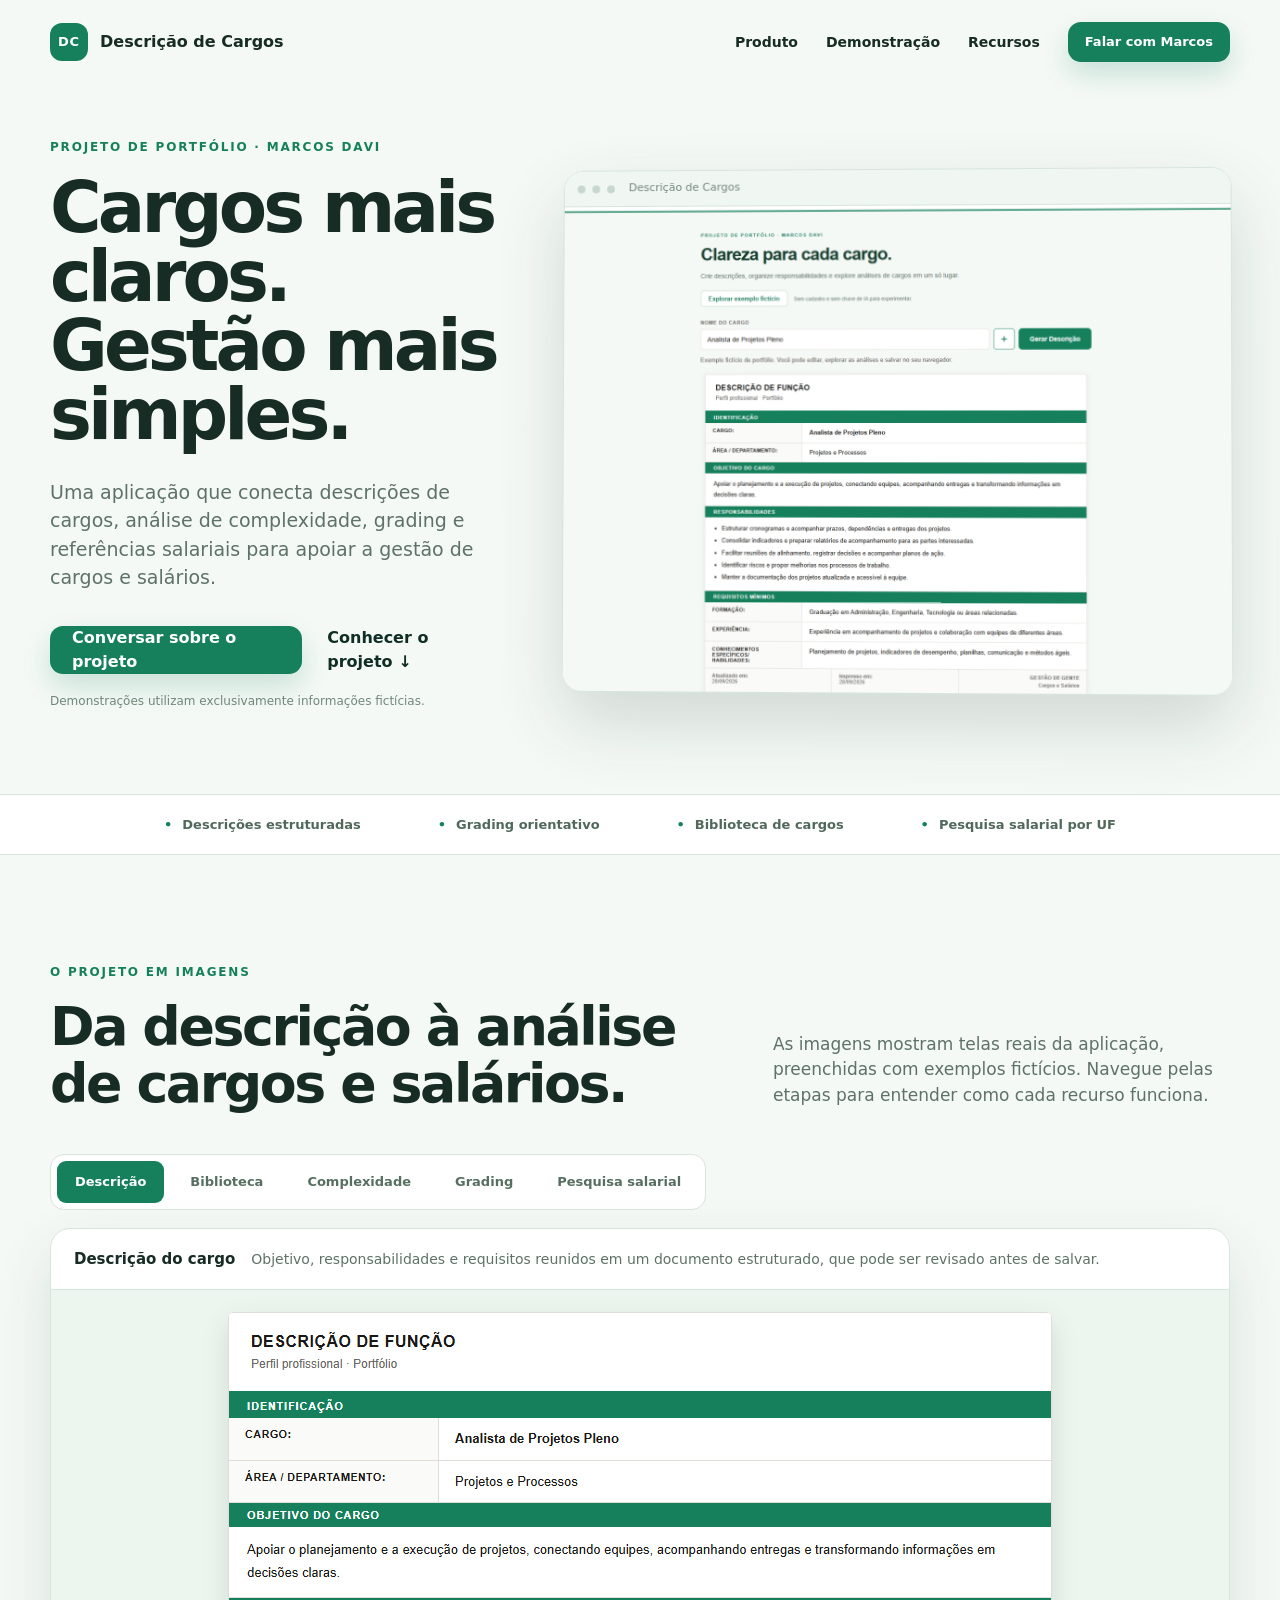
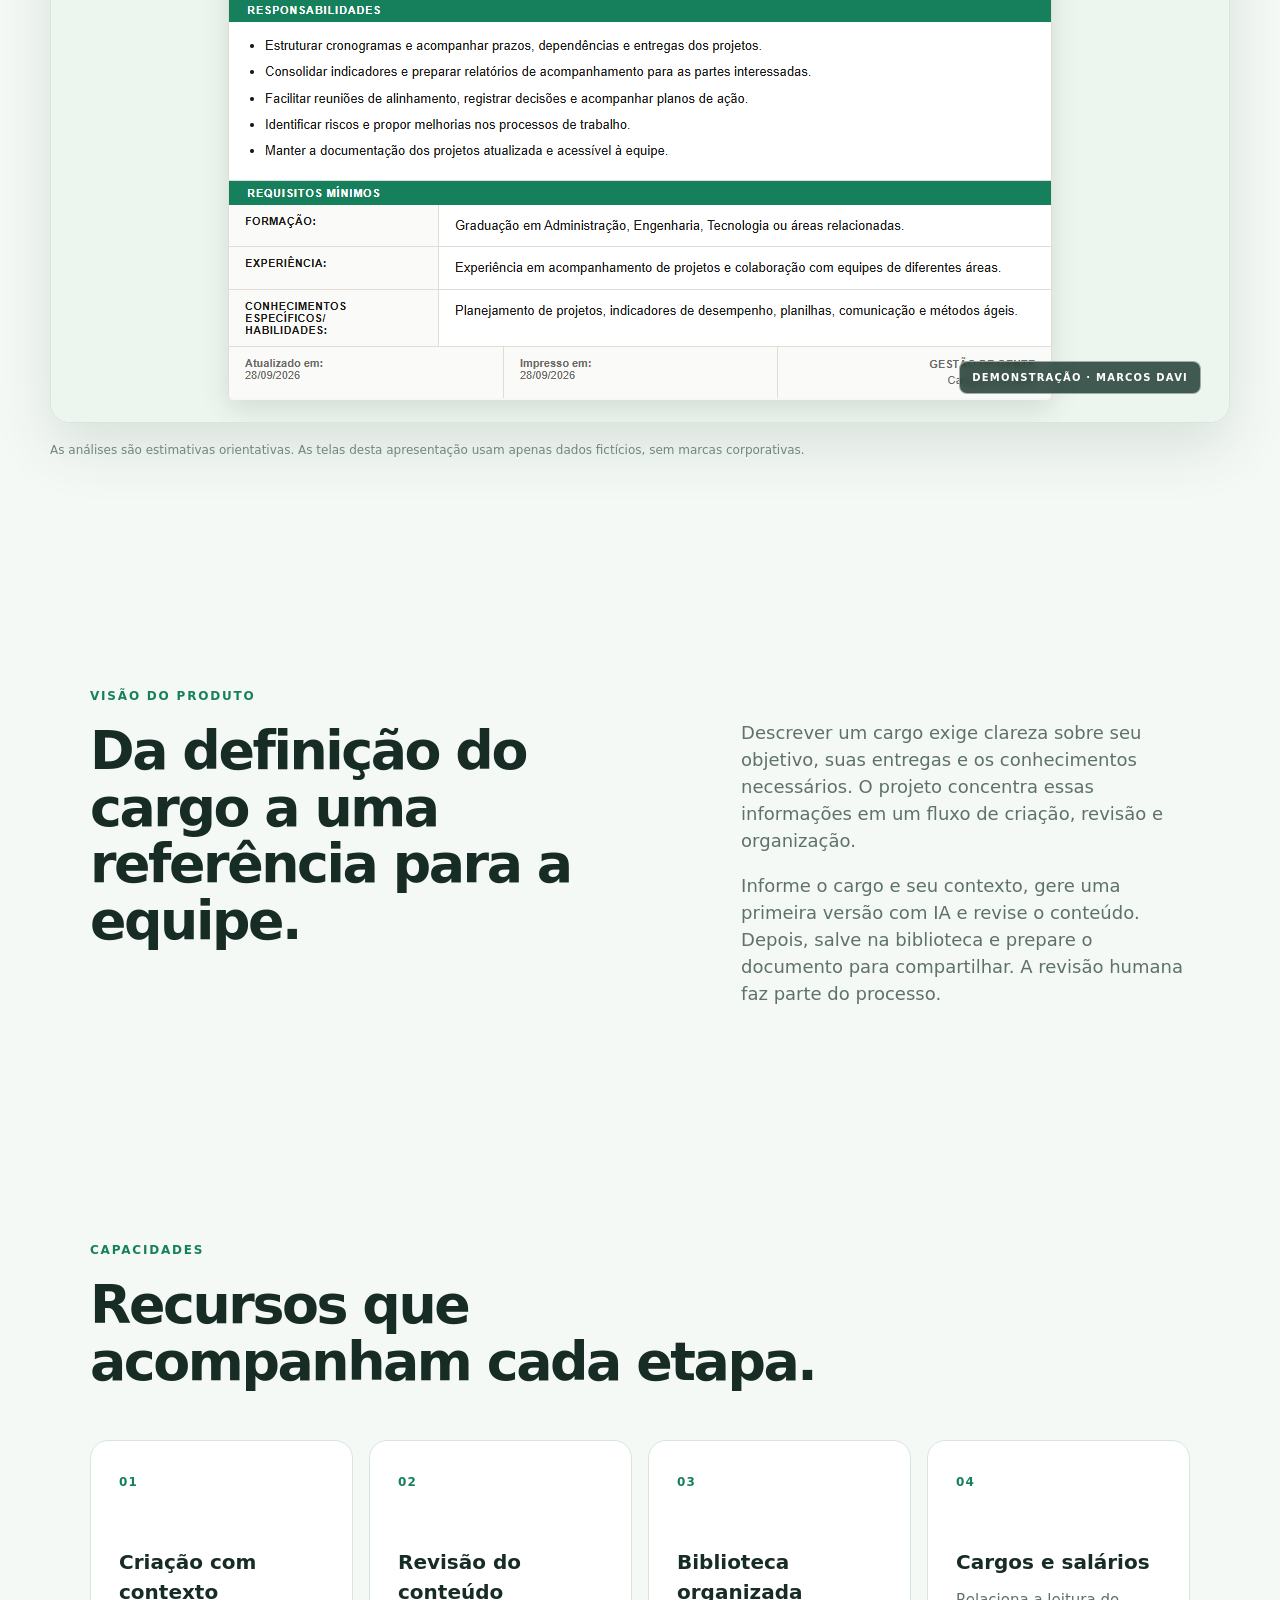
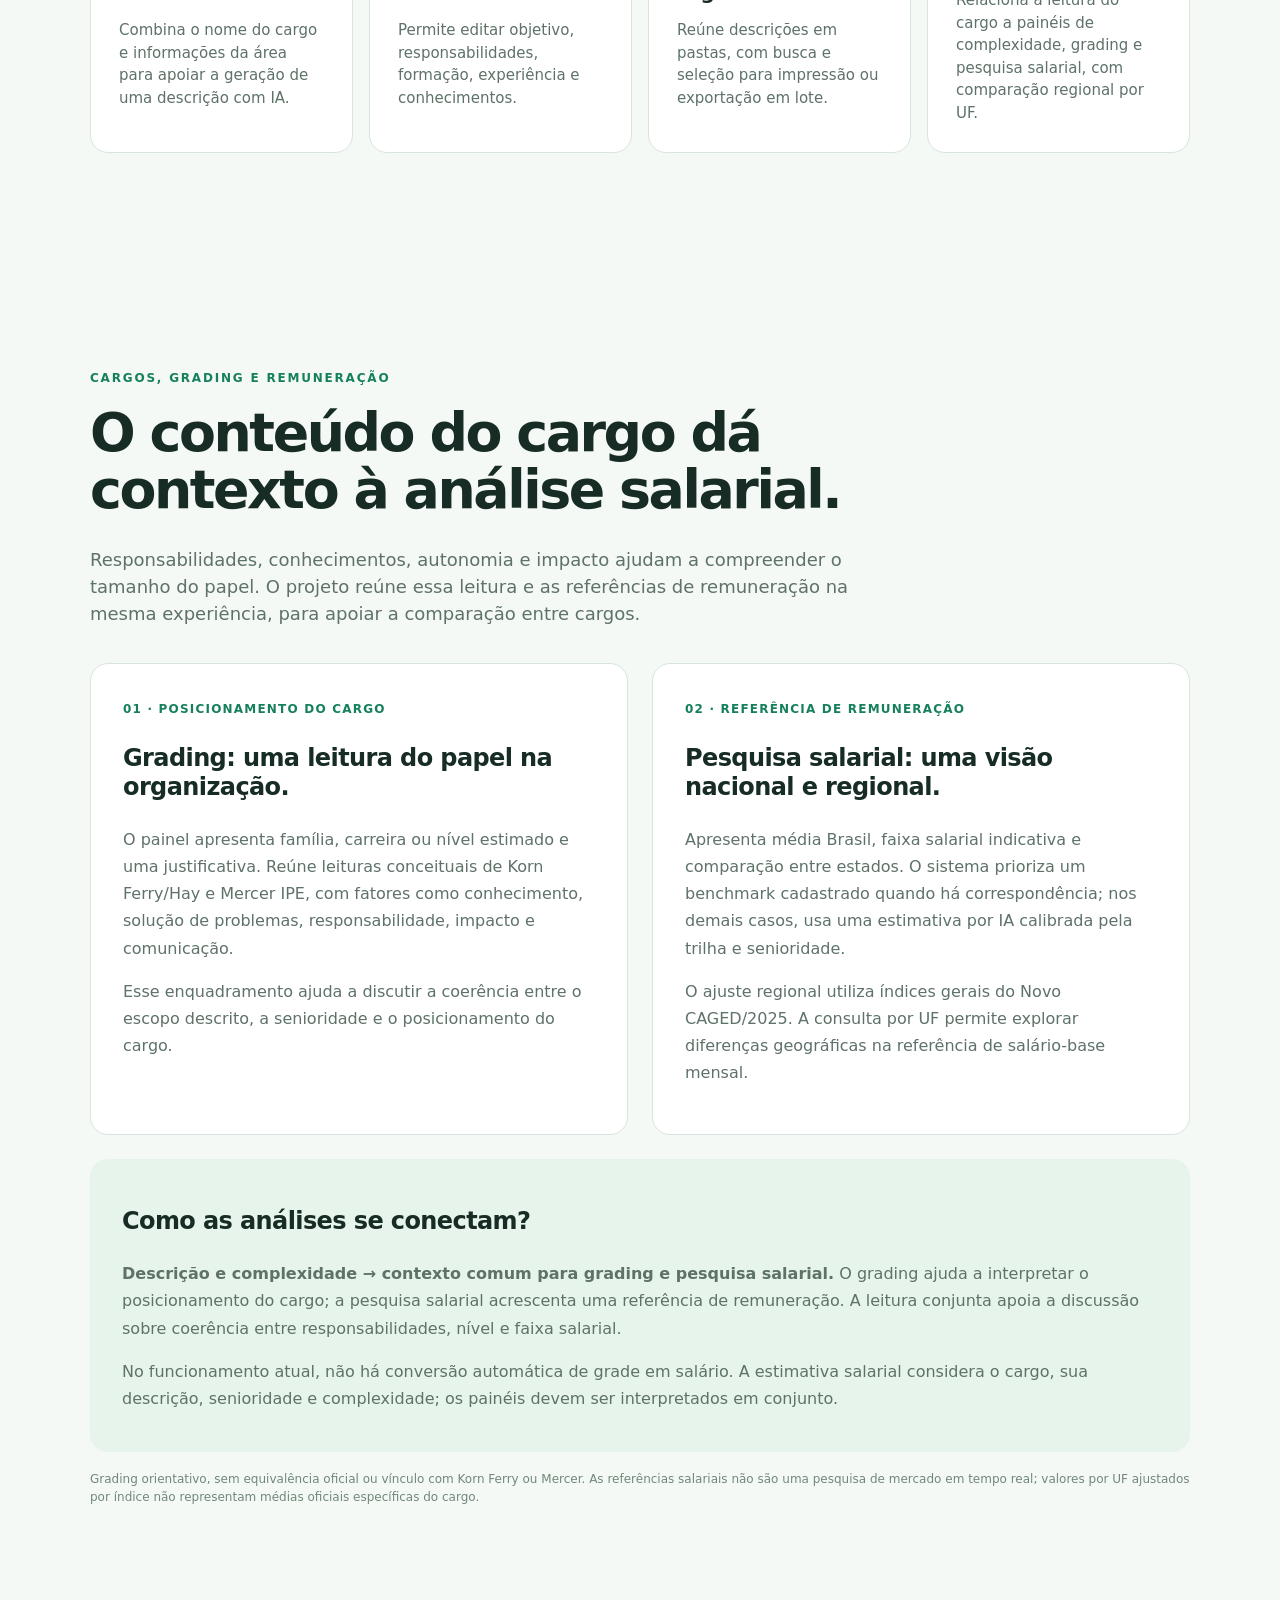
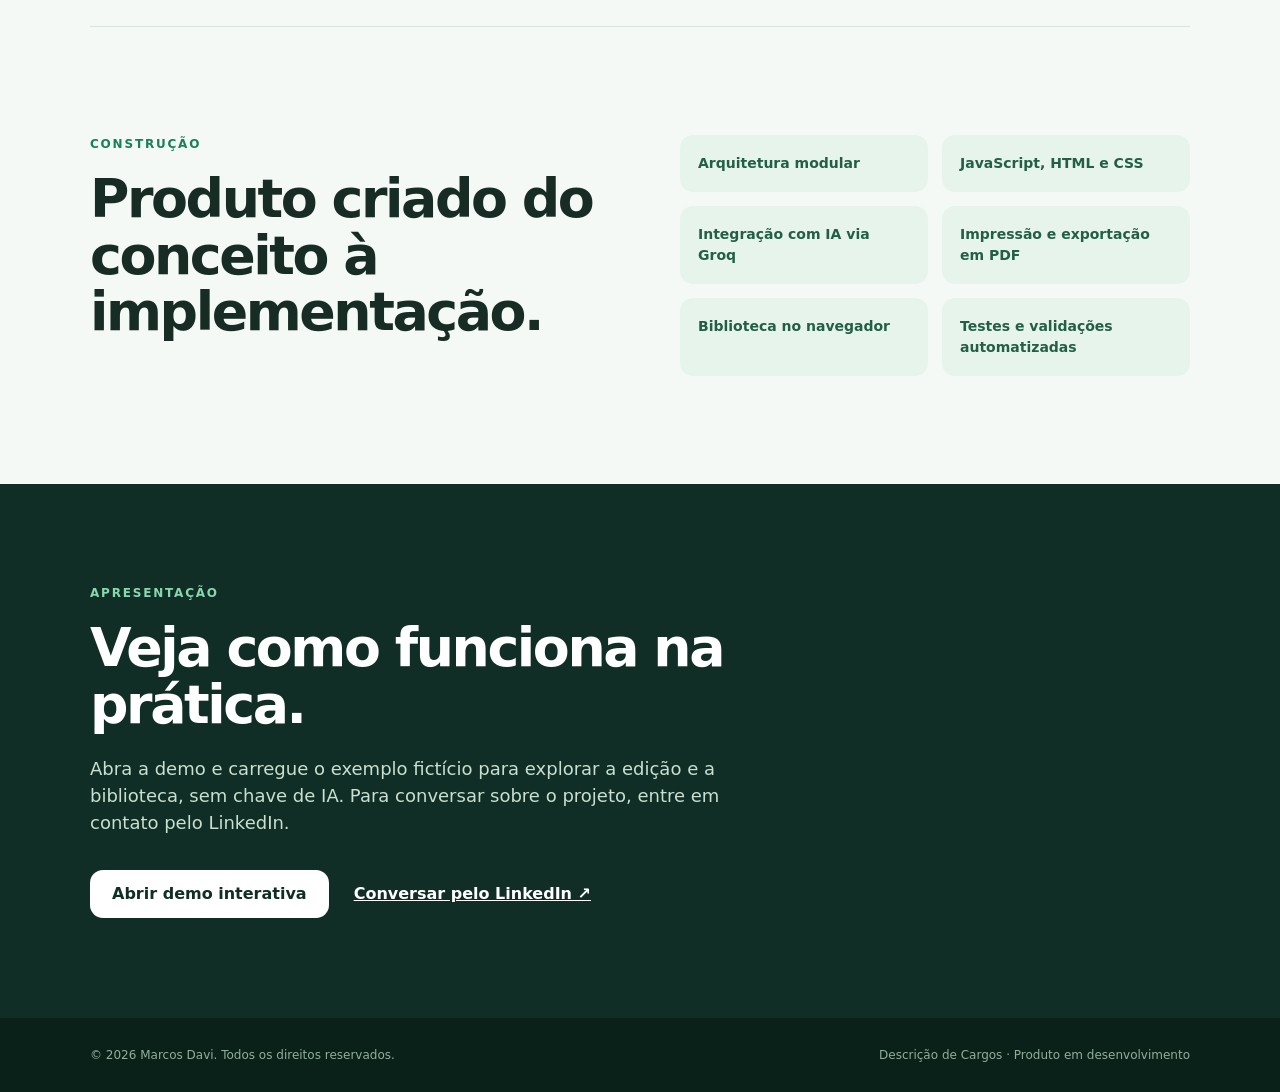
==== index.html @ 2836d9de "Publica portfólio de Descrição de Cargos" ====
<!doctype html>
<html lang="pt-BR">
<head>
  <meta charset="utf-8">
  <meta name="viewport" content="width=device-width, initial-scale=1">
  <title>Descrição de Cargos | Marcos Davi</title>
  <meta name="description" content="Descrição de Cargos: projeto de Marcos Davi para criar, revisar e organizar descrições profissionais com apoio de IA.">
  <meta property="og:title" content="Descrição de Cargos | Marcos Davi">
  <meta property="og:description" content="Da definição do cargo à descrição organizada: conheça o projeto e suas telas.">
  <meta property="og:type" content="website">
  <link rel="stylesheet" href="styles.css">
  <script src="vitrine.js" defer></script>
</head>
<body>
  <header class="topo">
    <a class="marca" href="#inicio" aria-label="Descrição de Cargos — início">
      <span class="marca-sinal" aria-hidden="true">DC</span>
      <span>Descrição de Cargos</span>
    </a>
    <nav aria-label="Navegação principal">
      <a href="#produto">Produto</a>
      <a href="#demonstracao">Demonstração</a>
      <a href="#recursos">Recursos</a>
      <a class="botao botao-menor" href="https://www.linkedin.com/in/marcosdavi-adm/" target="_blank" rel="noopener noreferrer">Falar com Marcos</a>
    </nav>
  </header>

  <main id="inicio">
    <section class="hero">
      <div class="hero-texto">
        <p class="rotulo">PROJETO DE PORTFÓLIO · MARCOS DAVI</p>
        <h1>Cargos mais claros.<br>Gestão mais simples.</h1>
        <p class="hero-resumo">Uma aplicação que conecta descrições de cargos, análise de complexidade, grading e referências salariais para apoiar a gestão de cargos e salários.</p>
        <div class="acoes">
          <a class="botao" href="https://www.linkedin.com/in/marcosdavi-adm/" target="_blank" rel="noopener noreferrer">Conversar sobre o projeto</a>
          <a class="link-discreto" href="#produto">Conhecer o projeto <span aria-hidden="true">↓</span></a>
        </div>
        <p class="nota">Demonstrações utilizam exclusivamente informações fictícias.</p>
      </div>
      <div class="hero-visual" aria-label="Prévia do Descrição de Cargos">
        <div class="janela-topo" aria-hidden="true"><i></i><i></i><i></i><span>Descrição de Cargos</span></div>
        <img src="preview.png" alt="Tela de Descrição de Cargos com o exemplo fictício de Analista de Projetos Pleno">
      </div>
    </section>

    <section class="faixa" aria-label="Destaques do produto">
      <span>Descrições estruturadas</span>
      <span>Grading orientativo</span>
      <span>Biblioteca de cargos</span>
      <span>Pesquisa salarial por UF</span>
    </section>

    <section class="secao demonstracao" id="demonstracao">
      <div class="demonstracao-cabecalho">
        <div>
          <p class="rotulo">O PROJETO EM IMAGENS</p>
          <h2>Da descrição à análise de cargos e salários.</h2>
        </div>
        <p>As imagens mostram telas reais da aplicação, preenchidas com exemplos fictícios. Navegue pelas etapas para entender como cada recurso funciona.</p>
      </div>
      <div class="demo-controles" role="tablist" aria-label="Telas do projeto">
        <button id="aba-descricao" class="demo-aba ativa" type="button" role="tab" aria-selected="true" aria-controls="painel-tela" tabindex="0" data-imagem="descricao.png" data-titulo="Descrição do cargo" data-texto="Objetivo, responsabilidades e requisitos reunidos em um documento estruturado, que pode ser revisado antes de salvar.">Descrição</button>
        <button id="aba-biblioteca" class="demo-aba " type="button" role="tab" aria-selected="false" aria-controls="painel-tela" tabindex="-1" data-imagem="biblioteca.png" data-titulo="Biblioteca de descrições" data-texto="Descrições salvas no navegador, com busca, organização por área, seleção e exportação em lote.">Biblioteca</button>
        <button id="aba-complexidade" class="demo-aba " type="button" role="tab" aria-selected="false" aria-controls="painel-tela" tabindex="-1" data-imagem="complexidade.png" data-titulo="Análise de complexidade" data-texto="Painel orientativo para explorar as dimensões do cargo. O exemplo utiliza o cálculo local da aplicação.">Complexidade</button>
        <button id="aba-grading" class="demo-aba" type="button" role="tab" aria-selected="false" aria-controls="painel-tela" tabindex="-1" data-imagem="grading.png" data-titulo="Grading do cargo" data-texto="Leituras conceituais de Korn Ferry/Hay e Mercer IPE ajudam a discutir o posicionamento do cargo a partir de suas responsabilidades. Exemplo fictício, sem classificação oficial.">Grading</button>
        <button id="aba-salarios" class="demo-aba" type="button" role="tab" aria-selected="false" aria-controls="painel-tela" tabindex="-1" data-imagem="salarios.png" data-titulo="Pesquisa salarial" data-texto="Média nacional, faixa indicativa e comparação por UF. Os valores desta imagem são fictícios e ilustram a apresentação dos resultados.">Pesquisa salarial</button>
      </div>
      <figure class="demo-palco" id="painel-tela" role="tabpanel" aria-labelledby="aba-descricao" tabindex="0" aria-live="polite">
        <figcaption>
          <strong id="demo-titulo">Descrição do cargo</strong>
          <span id="demo-texto">Objetivo, responsabilidades e requisitos reunidos em um documento estruturado, que pode ser revisado antes de salvar.</span>
        </figcaption>
        <div class="demo-imagem">
          <img id="demo-imagem" src="descricao.png" alt="Descrição de Analista de Projetos Pleno com dados fictícios">
          <span class="marca-agua" aria-hidden="true">DEMONSTRAÇÃO · MARCOS DAVI</span>
        </div>
      </figure>
      <p class="nota">As análises são estimativas orientativas. As telas desta apresentação usam apenas dados fictícios, sem marcas corporativas.</p>
    </section>

    <section class="secao produto" id="produto">
      <div>
        <p class="rotulo">VISÃO DO PRODUTO</p>
        <h2>Da definição do cargo a uma referência para a equipe.</h2>
      </div>
      <div class="produto-texto">
        <p>Descrever um cargo exige clareza sobre seu objetivo, suas entregas e os conhecimentos necessários. O projeto concentra essas informações em um fluxo de criação, revisão e organização.</p>
        <p>Informe o cargo e seu contexto, gere uma primeira versão com IA e revise o conteúdo. Depois, salve na biblioteca e prepare o documento para compartilhar. A revisão humana faz parte do processo.</p>
      </div>
    </section>

    <section class="secao" id="recursos">
      <p class="rotulo">CAPACIDADES</p>
      <h2>Recursos que acompanham cada etapa.</h2>
      <div class="grade"><article><span class="numero">01</span><h3>Criação com contexto</h3><p>Combina o nome do cargo e informações da área para apoiar a geração de uma descrição com IA.</p></article><article><span class="numero">02</span><h3>Revisão do conteúdo</h3><p>Permite editar objetivo, responsabilidades, formação, experiência e conhecimentos.</p></article><article><span class="numero">03</span><h3>Biblioteca organizada</h3><p>Reúne descrições em pastas, com busca e seleção para impressão ou exportação em lote.</p></article><article><span class="numero">04</span><h3>Cargos e salários</h3><p>Relaciona a leitura do cargo a painéis de complexidade, grading e pesquisa salarial, com comparação regional por UF.</p></article></div>
    </section>

    <section class="secao" id="cargos-salarios">
      <p class="rotulo">CARGOS, GRADING E REMUNERAÇÃO</p>
      <h2>O conteúdo do cargo dá contexto à análise salarial.</h2>
      <p class="analises-intro">Responsabilidades, conhecimentos, autonomia e impacto ajudam a compreender o tamanho do papel. O projeto reúne essa leitura e as referências de remuneração na mesma experiência, para apoiar a comparação entre cargos.</p>
      <div class="analises-grade">
        <article><span class="numero">01 · POSICIONAMENTO DO CARGO</span><h3>Grading: uma leitura do papel na organização.</h3><p>O painel apresenta família, carreira ou nível estimado e uma justificativa. Reúne leituras conceituais de Korn Ferry/Hay e Mercer IPE, com fatores como conhecimento, solução de problemas, responsabilidade, impacto e comunicação.</p><p>Esse enquadramento ajuda a discutir a coerência entre o escopo descrito, a senioridade e o posicionamento do cargo.</p></article>
        <article><span class="numero">02 · REFERÊNCIA DE REMUNERAÇÃO</span><h3>Pesquisa salarial: uma visão nacional e regional.</h3><p>Apresenta média Brasil, faixa salarial indicativa e comparação entre estados. O sistema prioriza um benchmark cadastrado quando há correspondência; nos demais casos, usa uma estimativa por IA calibrada pela trilha e senioridade.</p><p>O ajuste regional utiliza índices gerais do Novo CAGED/2025. A consulta por UF permite explorar diferenças geográficas na referência de salário-base mensal.</p></article>
      </div>
      <div class="vinculo"><h3>Como as análises se conectam?</h3><p><strong>Descrição e complexidade → contexto comum para grading e pesquisa salarial.</strong> O grading ajuda a interpretar o posicionamento do cargo; a pesquisa salarial acrescenta uma referência de remuneração. A leitura conjunta apoia a discussão sobre coerência entre responsabilidades, nível e faixa salarial.</p><p>No funcionamento atual, não há conversão automática de grade em salário. A estimativa salarial considera o cargo, sua descrição, senioridade e complexidade; os painéis devem ser interpretados em conjunto.</p></div>
      <p class="nota">Grading orientativo, sem equivalência oficial ou vínculo com Korn Ferry ou Mercer. As referências salariais não são uma pesquisa de mercado em tempo real; valores por UF ajustados por índice não representam médias oficiais específicas do cargo.</p>
    </section>

    <section class="secao tecnologia">
      <div>
        <p class="rotulo">CONSTRUÇÃO</p>
        <h2>Produto criado do conceito à implementação.</h2>
      </div>
      <ul>
        <li>Arquitetura modular</li>
        <li>JavaScript, HTML e CSS</li>
        <li>Integração com IA via Groq</li>
        <li>Impressão e exportação em PDF</li>
        <li>Biblioteca no navegador</li>
        <li>Testes e validações automatizadas</li>
      </ul>
    </section>

    <section class="convite">
      <p class="rotulo">APRESENTAÇÃO</p>
      <h2>Veja como funciona na prática.</h2>
      <p>Abra a demo e carregue o exemplo fictício para explorar a edição e a biblioteca, sem chave de IA. Para conversar sobre o projeto, entre em contato pelo LinkedIn.</p>
      <div class="acoes"><a class="botao botao-claro" href="demo.html">Abrir demo interativa</a><a class="contato" href="https://www.linkedin.com/in/marcosdavi-adm/" target="_blank" rel="noopener noreferrer">Conversar pelo LinkedIn ↗</a></div>
    </section>
  </main>

  <footer>
    <span>© 2026 Marcos Davi. Todos os direitos reservados.</span>
    <span>Descrição de Cargos · Produto em desenvolvimento</span>
  </footer>
</body>
</html>
---- styles.css ----
:root {
  --verde: #16805d;
  --verde-escuro: #102e25;
  --verde-claro: #e7f4ec;
  --texto: #172c24;
  --muted: #5e7268;
  --linha: #d7e5dc;
  --fundo: #f5f9f6;
  --branco: #ffffff;
  font-family: Inter, ui-sans-serif, system-ui, -apple-system, BlinkMacSystemFont, "Segoe UI", sans-serif;
  color: var(--texto);
  background: var(--fundo);
}

* { box-sizing: border-box; }
html { scroll-behavior: smooth; }
body { margin: 0; background: var(--fundo); line-height: 1.5; }
a { color: inherit; }

.topo {
  width: min(1180px, calc(100% - 40px));
  margin: 0 auto;
  min-height: 84px;
  display: flex;
  align-items: center;
  justify-content: space-between;
  gap: 24px;
}

.marca { display: inline-flex; align-items: center; gap: 12px; font-weight: 800; text-decoration: none; }
.marca-sinal { display: grid; place-items: center; width: 38px; height: 38px; border-radius: 12px; color: white; background: var(--verde); font-size: 13px; letter-spacing: .06em; }
nav { display: flex; align-items: center; gap: 28px; }
nav > a { font-size: 14px; font-weight: 650; text-decoration: none; }

.hero { width: min(1180px, calc(100% - 40px)); margin: 54px auto 72px; display: grid; grid-template-columns: .9fr 1.35fr; align-items: center; gap: 64px; }
.rotulo { margin: 0 0 18px; color: var(--verde); font-size: 12px; font-weight: 850; letter-spacing: .15em; }
h1 { margin: 0; font-size: clamp(42px, 5.5vw, 76px); line-height: .98; letter-spacing: -.055em; }
.hero-resumo { max-width: 570px; margin: 28px 0 0; color: var(--muted); font-size: 19px; }
.acoes { display: flex; align-items: center; gap: 25px; margin-top: 34px; }
.botao { display: inline-flex; align-items: center; justify-content: center; min-height: 48px; padding: 0 22px; border-radius: 13px; background: var(--verde); color: white; font-weight: 800; text-decoration: none; box-shadow: 0 12px 28px rgba(22,128,93,.2); }
.botao:hover { background: #106647; }
.botao-menor { min-height: 40px; padding: 0 17px; font-size: 13px; }
.link-discreto { color: var(--verde-escuro); font-weight: 750; text-decoration: none; }
.nota { margin-top: 18px; color: #708878; font-size: 12px; }

.hero-visual { overflow: hidden; border: 1px solid var(--linha); border-radius: 20px; background: white; box-shadow: 0 30px 70px rgba(16,55,37,.16); transform: perspective(1500px) rotateY(-2deg) rotateX(1deg); }
.hero-visual img { display: block; width: 100%; height: auto; }
.janela-topo { height: 36px; display: flex; align-items: center; gap: 7px; padding: 0 13px; border-bottom: 1px solid var(--linha); background: #f0f6f2; color: #73887b; font-size: 11px; }
.janela-topo i { display: block; width: 8px; height: 8px; border-radius: 50%; background: #c6d8cd; }
.janela-topo span { margin-left: 7px; }

.faixa { border-top: 1px solid var(--linha); border-bottom: 1px solid var(--linha); background: white; display: flex; justify-content: center; gap: clamp(28px, 6vw, 90px); padding: 20px; color: #50695b; font-size: 13px; font-weight: 750; }
.faixa span::before { content: "\2022"; margin-right: 10px; color: var(--verde); }

.secao { width: min(1100px, calc(100% - 40px)); margin: 0 auto; padding: 108px 0; }
.secao h2, .convite h2 { max-width: 760px; margin: 0; font-size: clamp(34px, 4.2vw, 58px); line-height: 1.05; letter-spacing: -.045em; }
.demonstracao { width: min(1180px, calc(100% - 40px)); }
.demonstracao-cabecalho { display: grid; grid-template-columns: 1fr .7fr; gap: 70px; align-items: end; }
.demonstracao-cabecalho > p { margin: 0 0 4px; color: var(--muted); font-size: 17px; }
.demo-controles { display: flex; gap: 8px; margin: 42px 0 18px; padding: 6px; width: fit-content; border: 1px solid var(--linha); border-radius: 14px; background: white; }
.demo-aba { border: 0; border-radius: 9px; padding: 11px 18px; background: transparent; color: #566f60; font: inherit; font-size: 13px; font-weight: 800; cursor: pointer; }
.demo-aba:hover { color: var(--verde); background: var(--verde-claro); }
.demo-aba.ativa { color: white; background: var(--verde); }
.demo-palco { margin: 0; overflow: hidden; border: 1px solid var(--linha); border-radius: 20px; background: white; box-shadow: 0 24px 60px rgba(16,55,37,.12); }
.demo-imagem { position: relative; min-height: 420px; display: grid; place-items: center; padding: 22px; background: #edf5ef; }
.demo-imagem img { display: block; max-width: 100%; max-height: 720px; object-fit: contain; border-radius: 6px; box-shadow: 0 10px 28px rgba(16,55,37,.12); }
.marca-agua { position: absolute; right: 28px; bottom: 28px; padding: 8px 12px; border: 1px solid rgba(255,255,255,.5); border-radius: 8px; background: rgba(16,46,37,.78); color: white; font-size: 10px; font-weight: 900; letter-spacing: .12em; backdrop-filter: blur(5px); }
.demo-palco figcaption { display: flex; gap: 16px; align-items: baseline; padding: 19px 23px; border-bottom: 1px solid var(--linha); }
.demo-palco figcaption strong { white-space: nowrap; font-size: 15px; }
.demo-palco figcaption span { color: var(--muted); font-size: 14px; }
.produto { display: grid; grid-template-columns: 1fr .8fr; gap: 90px; align-items: start; }
.produto-texto { padding-top: 32px; color: var(--muted); font-size: 18px; }
.produto-texto p:first-child { margin-top: 0; }

.grade { display: grid; grid-template-columns: repeat(4, 1fr); gap: 16px; margin-top: 50px; }
.grade article { min-height: 260px; padding: 28px; border: 1px solid var(--linha); border-radius: 18px; background: white; }
.numero { color: var(--verde); font-size: 12px; font-weight: 850; letter-spacing: .1em; }
.grade h3 { margin: 54px 0 12px; font-size: 20px; }
.grade p { margin: 0; color: var(--muted); font-size: 15px; }

.tecnologia { display: grid; grid-template-columns: 1fr 1fr; gap: 80px; border-top: 1px solid var(--linha); }
.tecnologia ul { display: grid; grid-template-columns: 1fr 1fr; gap: 14px; margin: 0; padding: 0; list-style: none; }
.tecnologia li { padding: 18px; border-radius: 13px; background: var(--verde-claro); color: #225f46; font-size: 14px; font-weight: 700; }

.convite { padding: 100px max(20px, calc((100% - 1100px) / 2)); background: var(--verde-escuro); color: white; }
.convite .rotulo { color: #89d7ae; }
.convite p:not(.rotulo) { max-width: 660px; margin: 22px 0 34px; color: #c8dfd1; font-size: 18px; }
.botao-claro { color: var(--verde-escuro); background: white; box-shadow: none; }
.botao-claro:hover { background: #e7f4ec; }

footer { display: flex; justify-content: space-between; gap: 25px; padding: 28px max(20px, calc((100% - 1100px) / 2)); background: #0a2119; color: #91ad9e; font-size: 12px; }

@media (max-width: 900px) {
  nav > a:not(.botao) { display: none; }
  .hero { grid-template-columns: 1fr; margin-top: 30px; gap: 45px; }
  .hero-visual { transform: none; }
  .produto, .tecnologia, .demonstracao-cabecalho { grid-template-columns: 1fr; gap: 42px; }
  .grade { grid-template-columns: 1fr 1fr; }
  .faixa { flex-wrap: wrap; }
}

@media (max-width: 560px) {
  .topo, .hero, .secao { width: min(100% - 28px, 1100px); }
  .topo { min-height: 72px; }
  .marca > span:last-child { display: none; }
  .hero { margin-bottom: 50px; }
  h1 { font-size: 44px; }
  .hero-resumo { font-size: 17px; }
  .acoes { align-items: flex-start; flex-direction: column; }
  .faixa { justify-content: flex-start; }
  .secao { padding: 76px 0; }
  .grade, .tecnologia ul { grid-template-columns: 1fr; }
  .demo-controles { width: 100%; overflow-x: auto; }
  .demo-aba { flex: 1 0 auto; }
  .demo-imagem { min-height: 250px; padding: 10px; }
  .demo-palco figcaption { align-items: flex-start; flex-direction: column; gap: 5px; }
  .grade article { min-height: 220px; }
  footer { flex-direction: column; }
}

.contato{color:#fff;font-weight:700} :focus-visible{outline:3px solid #e69b25;outline-offset:5px} .demo-imagem img{width:auto;height:auto} @media(prefers-reduced-motion:reduce){html{scroll-behavior:auto}}

.analises-intro{max-width:800px;color:var(--muted);font-size:18px;margin:28px 0 36px}.analises-grade{display:grid;grid-template-columns:1fr 1fr;gap:24px}.analises-grade article{padding:32px;background:white;border:1px solid var(--linha);border-radius:18px}.analises-grade h3,.vinculo h3{font-size:24px;line-height:1.2;letter-spacing:-.025em}.analises-grade p,.vinculo p{color:var(--muted);line-height:1.7}.vinculo{margin-top:24px;padding:24px 32px;background:var(--verde-claro);border-radius:18px}.demo-controles{max-width:100%;overflow-x:auto}.demo-aba{white-space:nowrap}@media(max-width:700px){.analises-grade{grid-template-columns:1fr}.analises-grade article,.vinculo{padding:24px}}
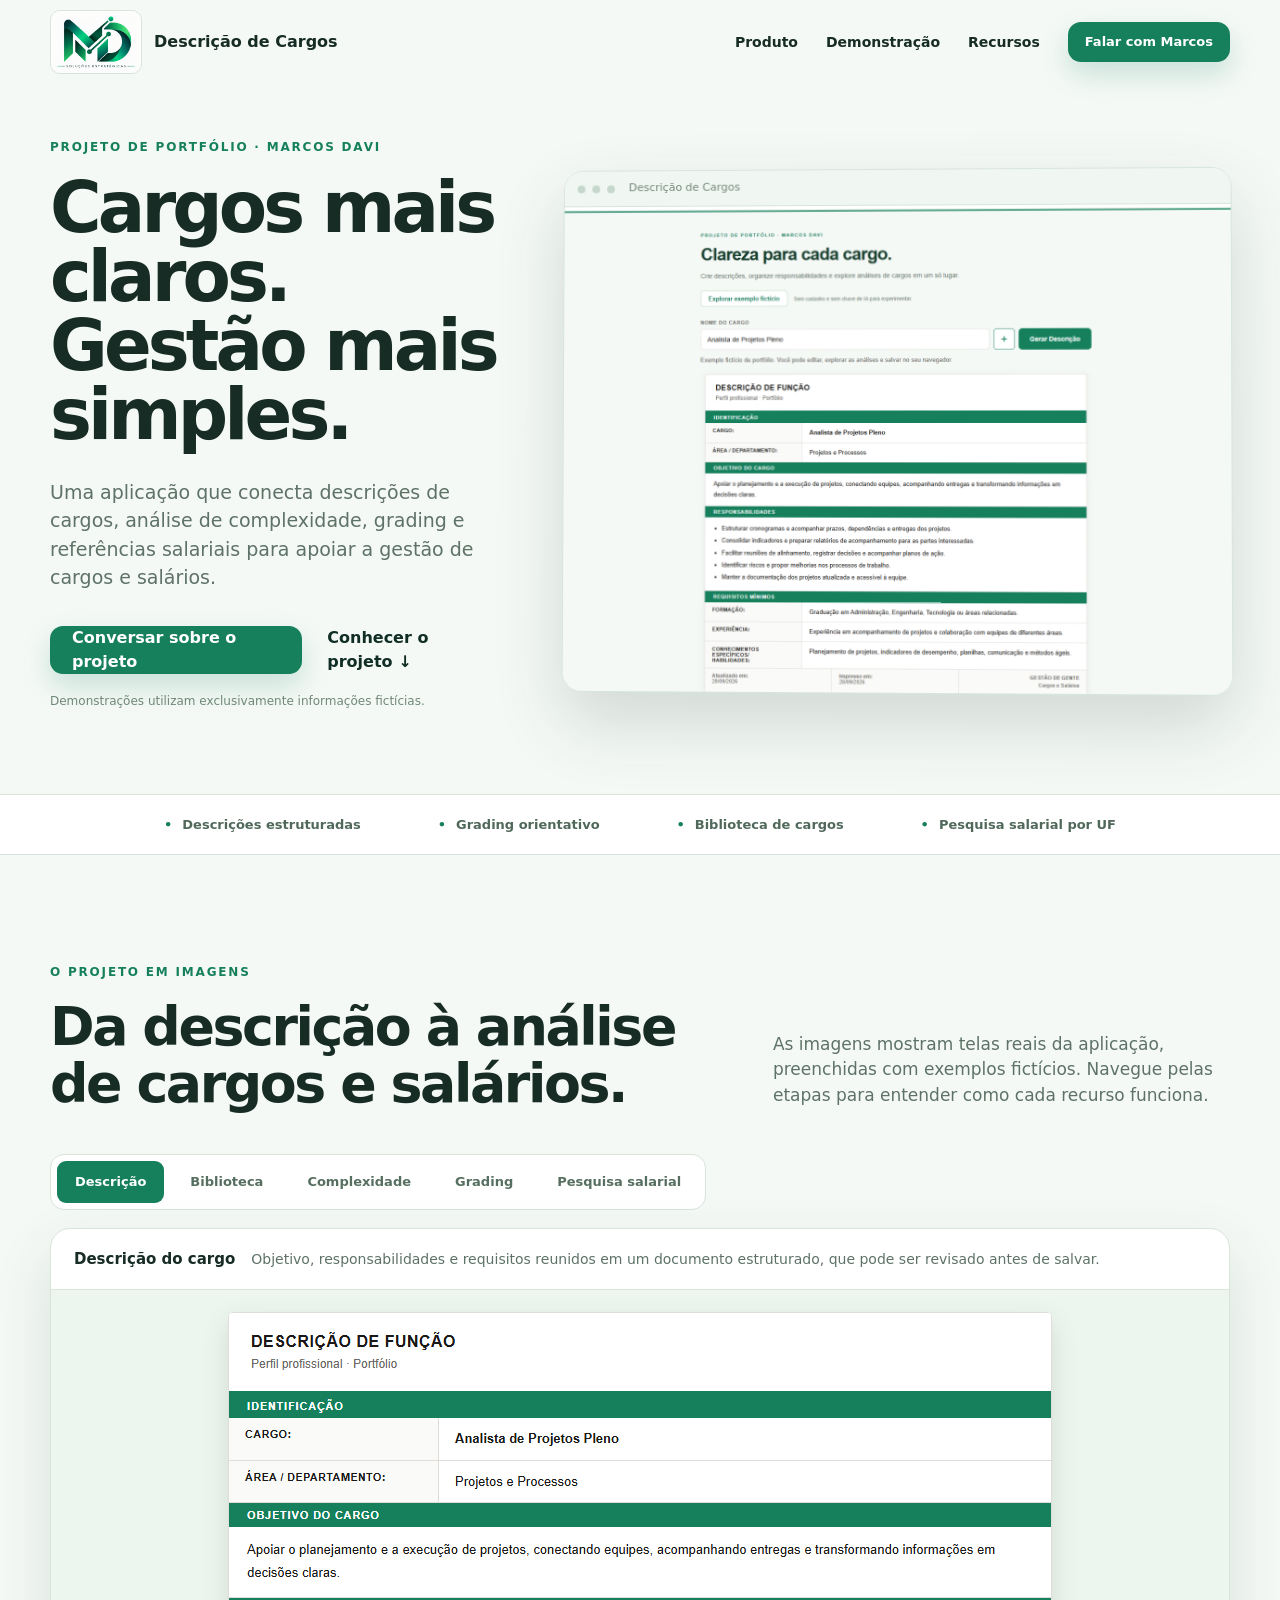
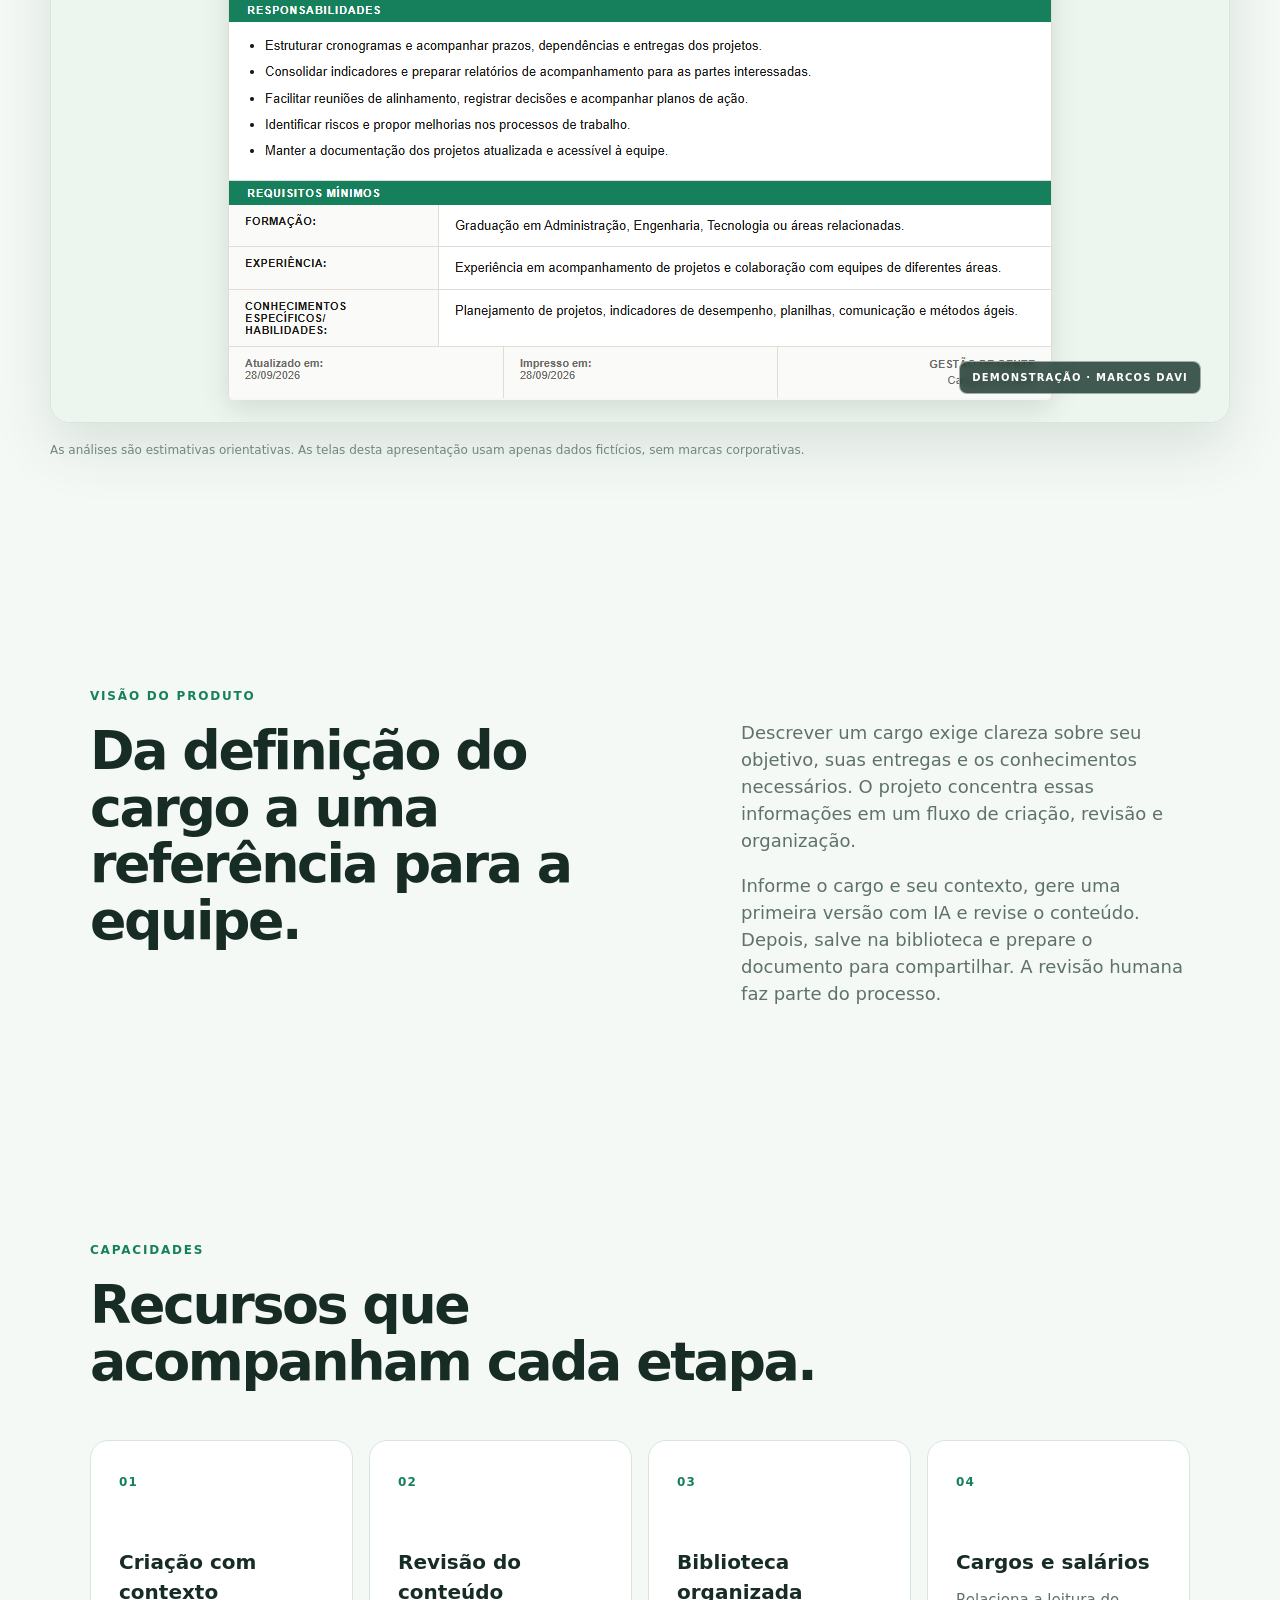
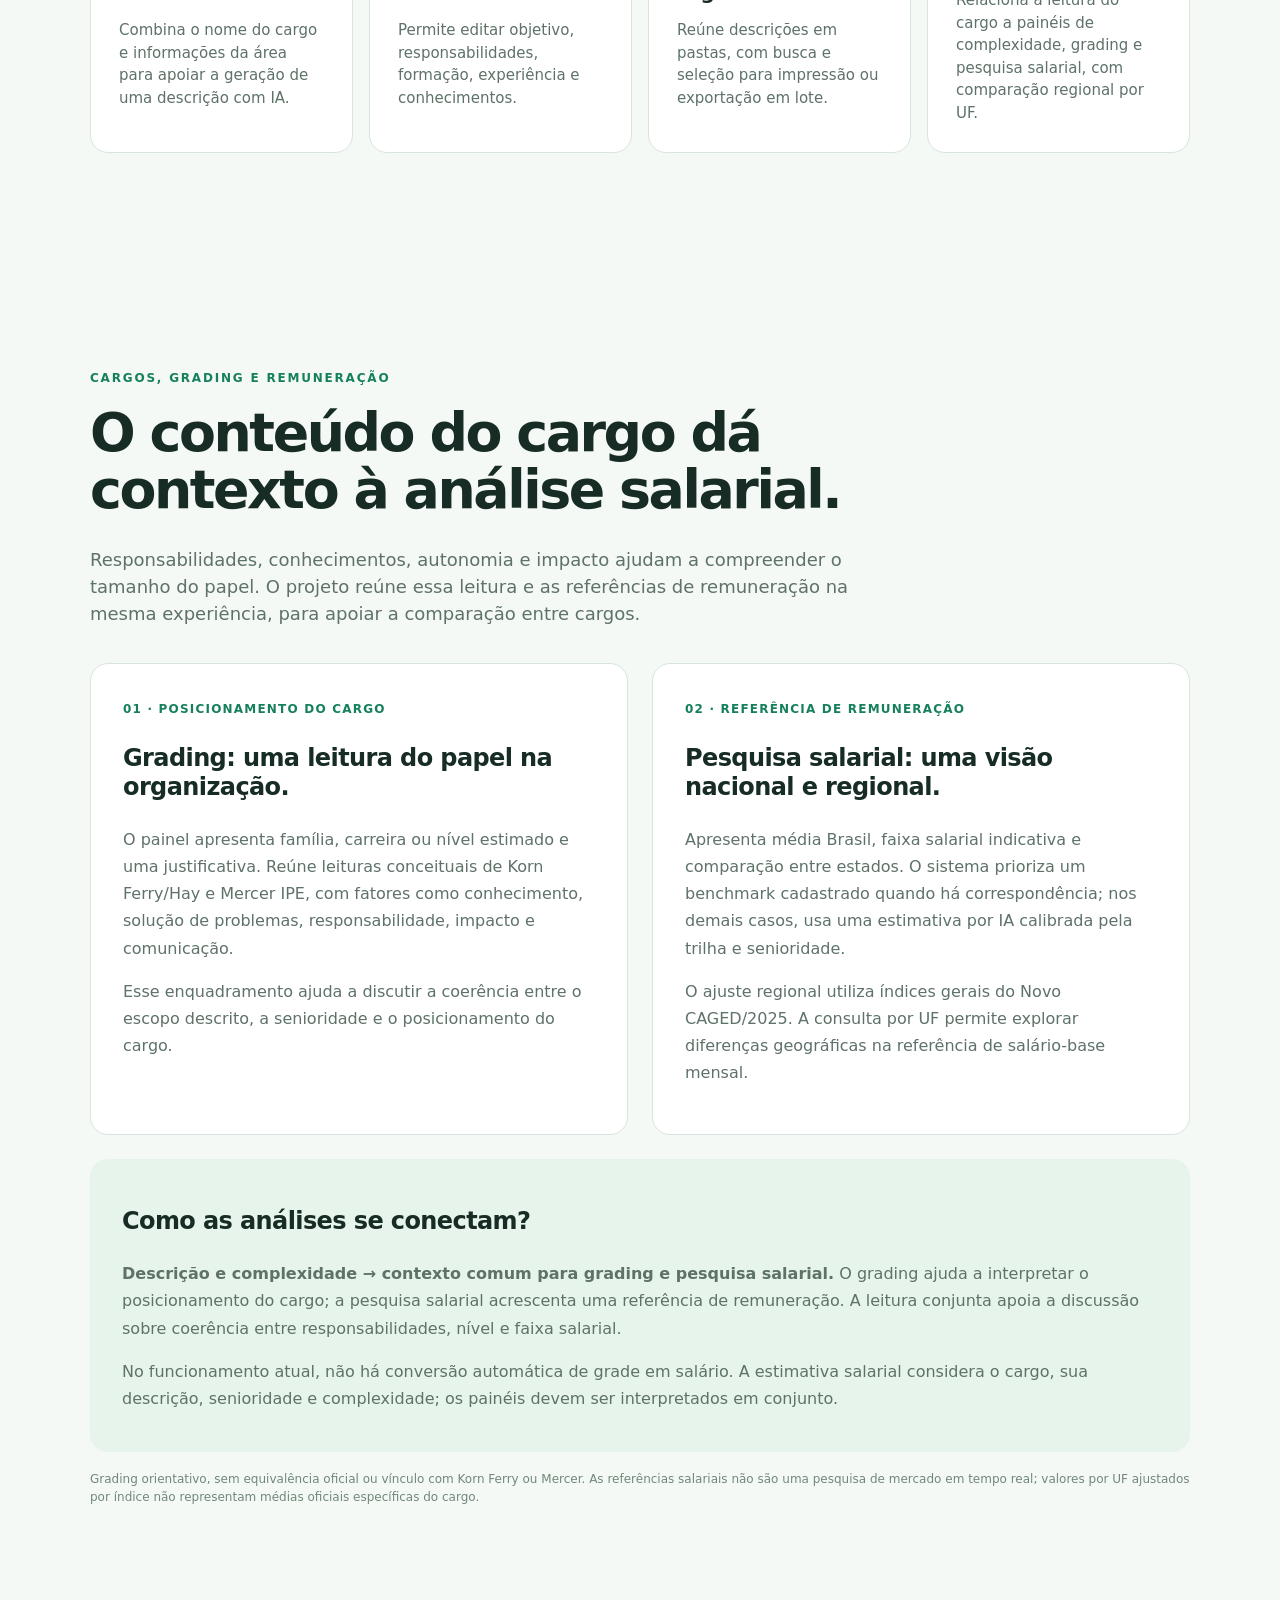
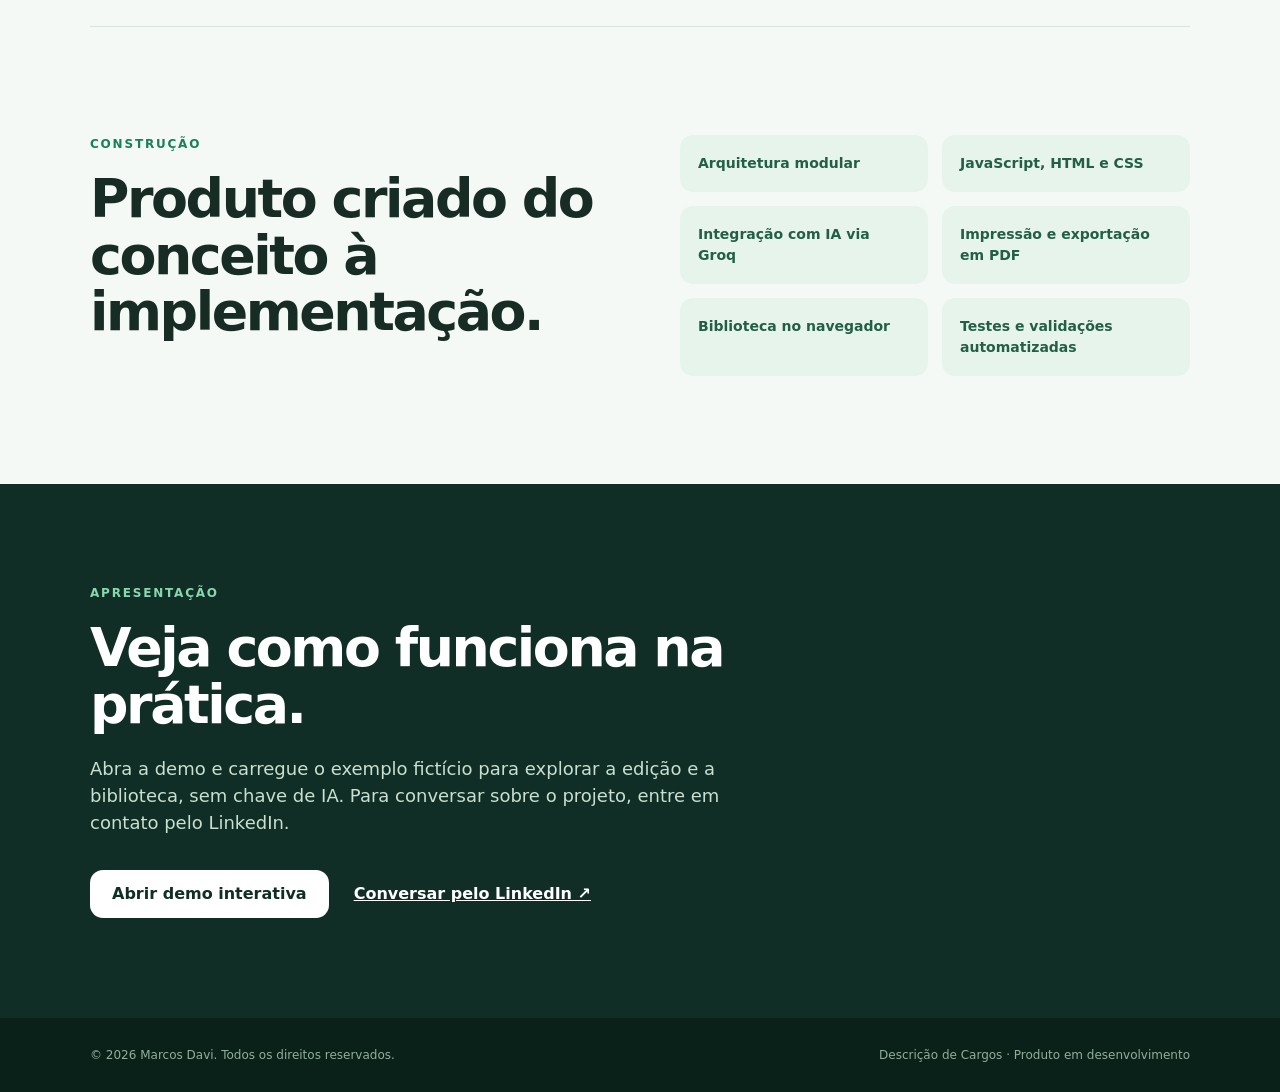
==== commit 7aa9e32d: "Inclui logomarca MD na Descrição de Cargos" ====
--- a/index.html
+++ b/index.html
@@ -14,7 +14,7 @@
 <body>
   <header class="topo">
     <a class="marca" href="#inicio" aria-label="Descrição de Cargos — início">
-      <span class="marca-sinal" aria-hidden="true">DC</span>
+      <img class="marca-logo" src="logomarca.png" alt="" width="92" height="64">
       <span>Descrição de Cargos</span>
     </a>
     <nav aria-label="Navegação principal">
--- a/styles.css
+++ b/styles.css
@@ -29,6 +29,7 @@
 
 .marca { display: inline-flex; align-items: center; gap: 12px; font-weight: 800; text-decoration: none; }
 .marca-sinal { display: grid; place-items: center; width: 38px; height: 38px; border-radius: 12px; color: white; background: var(--verde); font-size: 13px; letter-spacing: .06em; }
+.marca-logo { display: block; width: 92px; height: 64px; object-fit: cover; object-position: center; background: white; border: 1px solid var(--linha); border-radius: 10px; }
 nav { display: flex; align-items: center; gap: 28px; }
 nav > a { font-size: 14px; font-weight: 650; text-decoration: none; }
 
@@ -102,6 +103,7 @@
 @media (max-width: 560px) {
   .topo, .hero, .secao { width: min(100% - 28px, 1100px); }
   .topo { min-height: 72px; }
+  .marca-logo { width: 78px; height: 54px; }
   .marca > span:last-child { display: none; }
   .hero { margin-bottom: 50px; }
   h1 { font-size: 44px; }
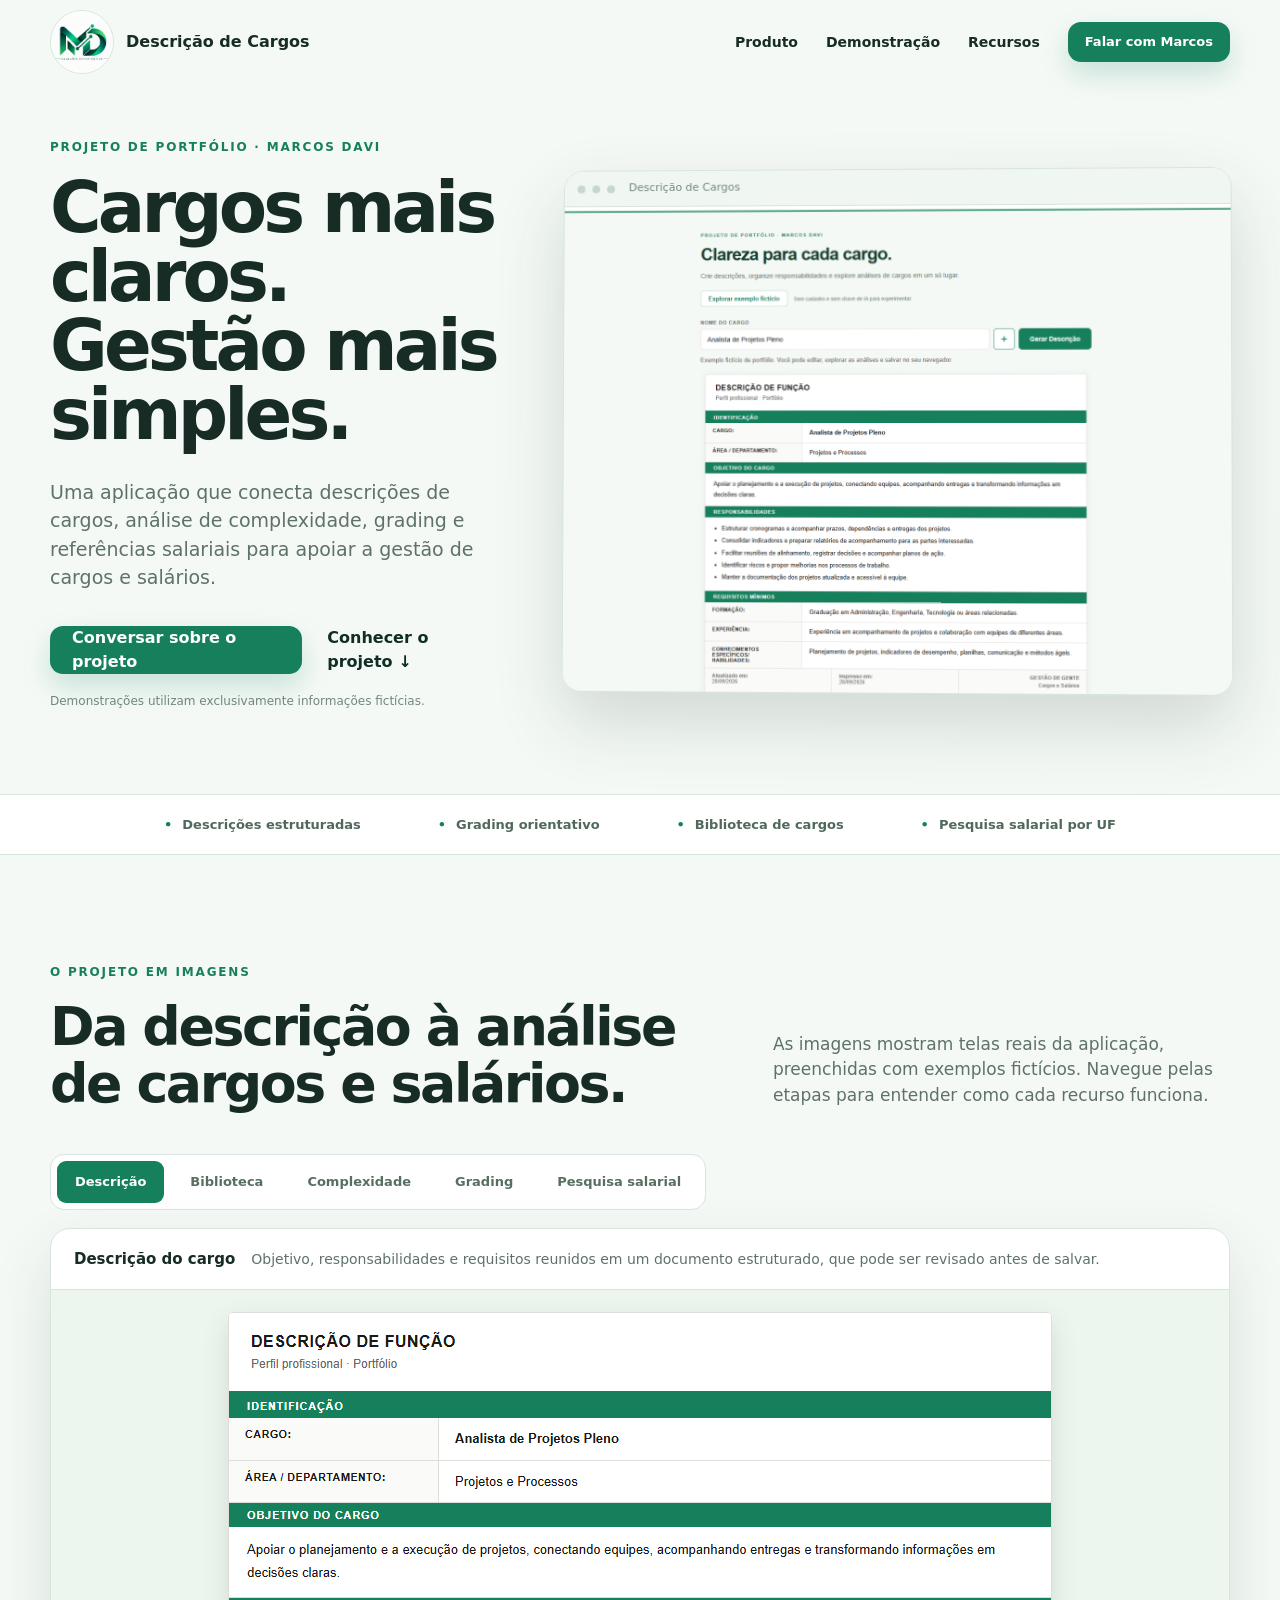
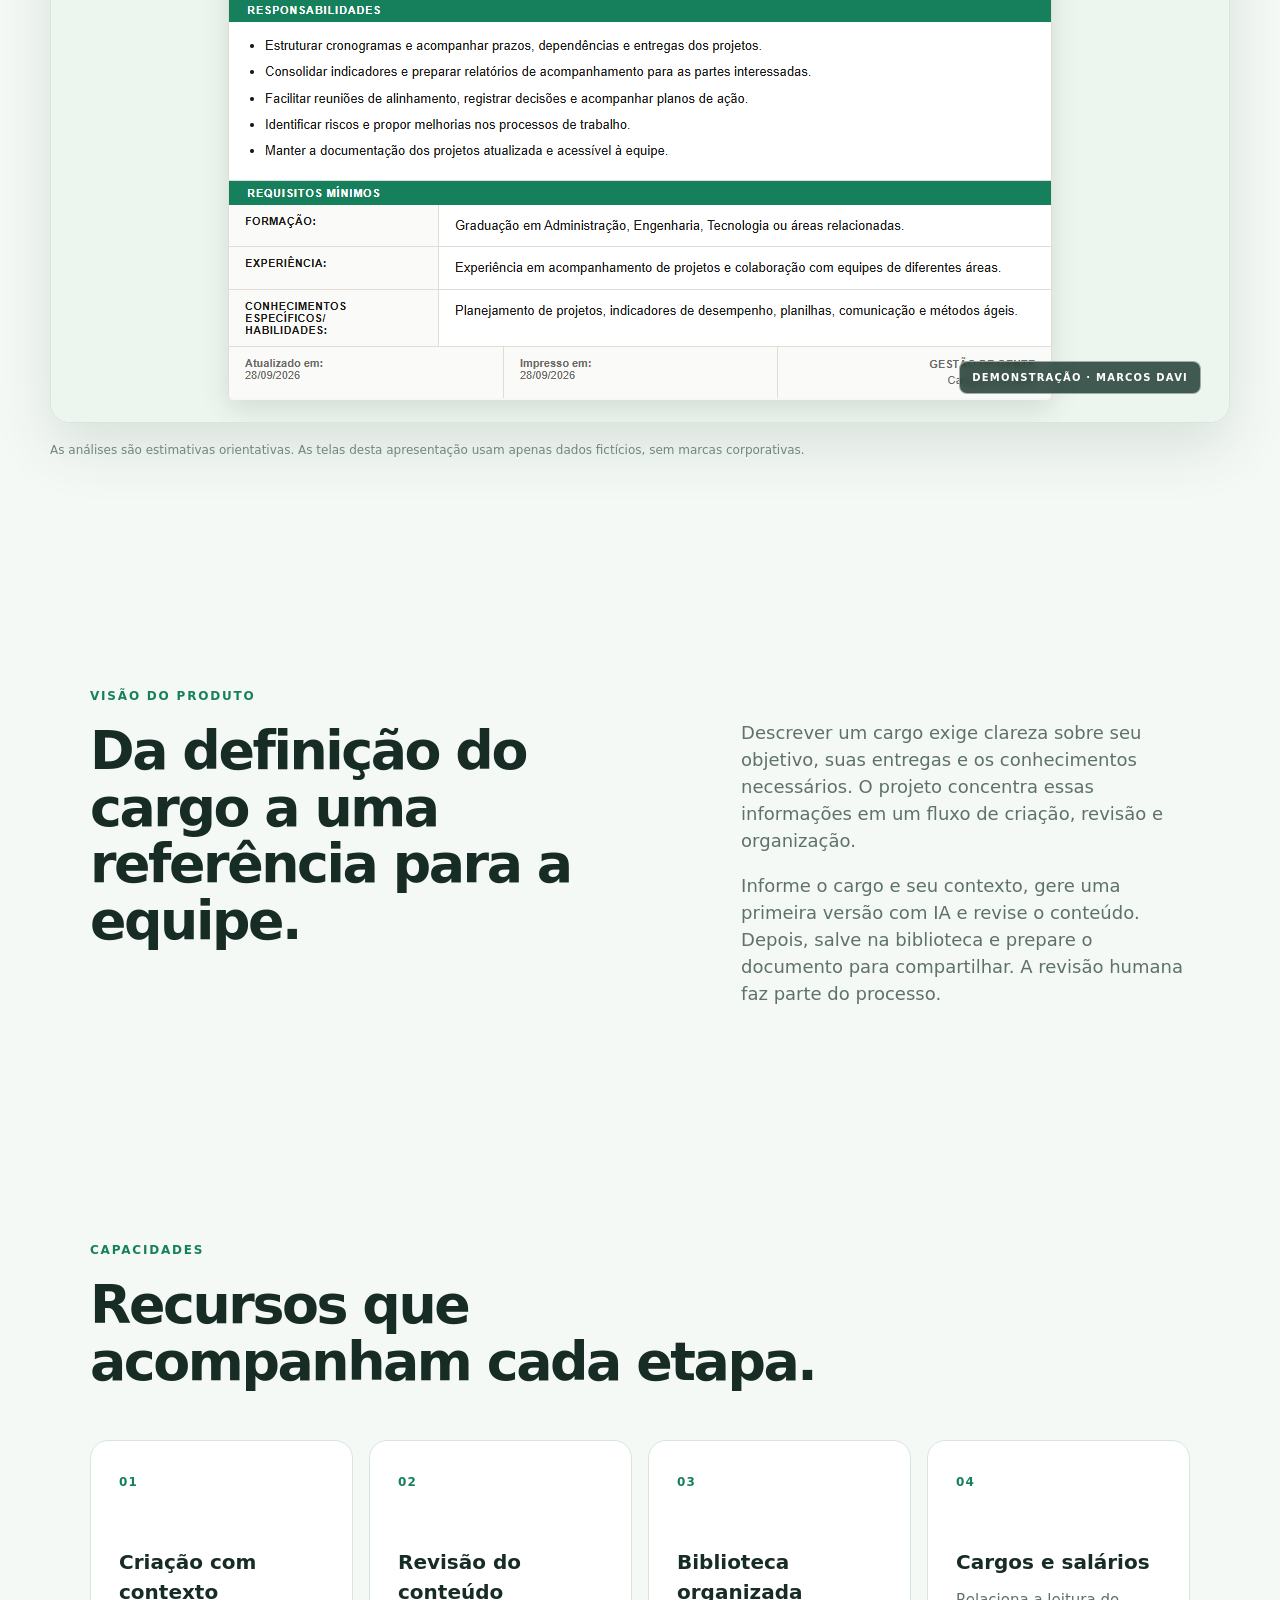
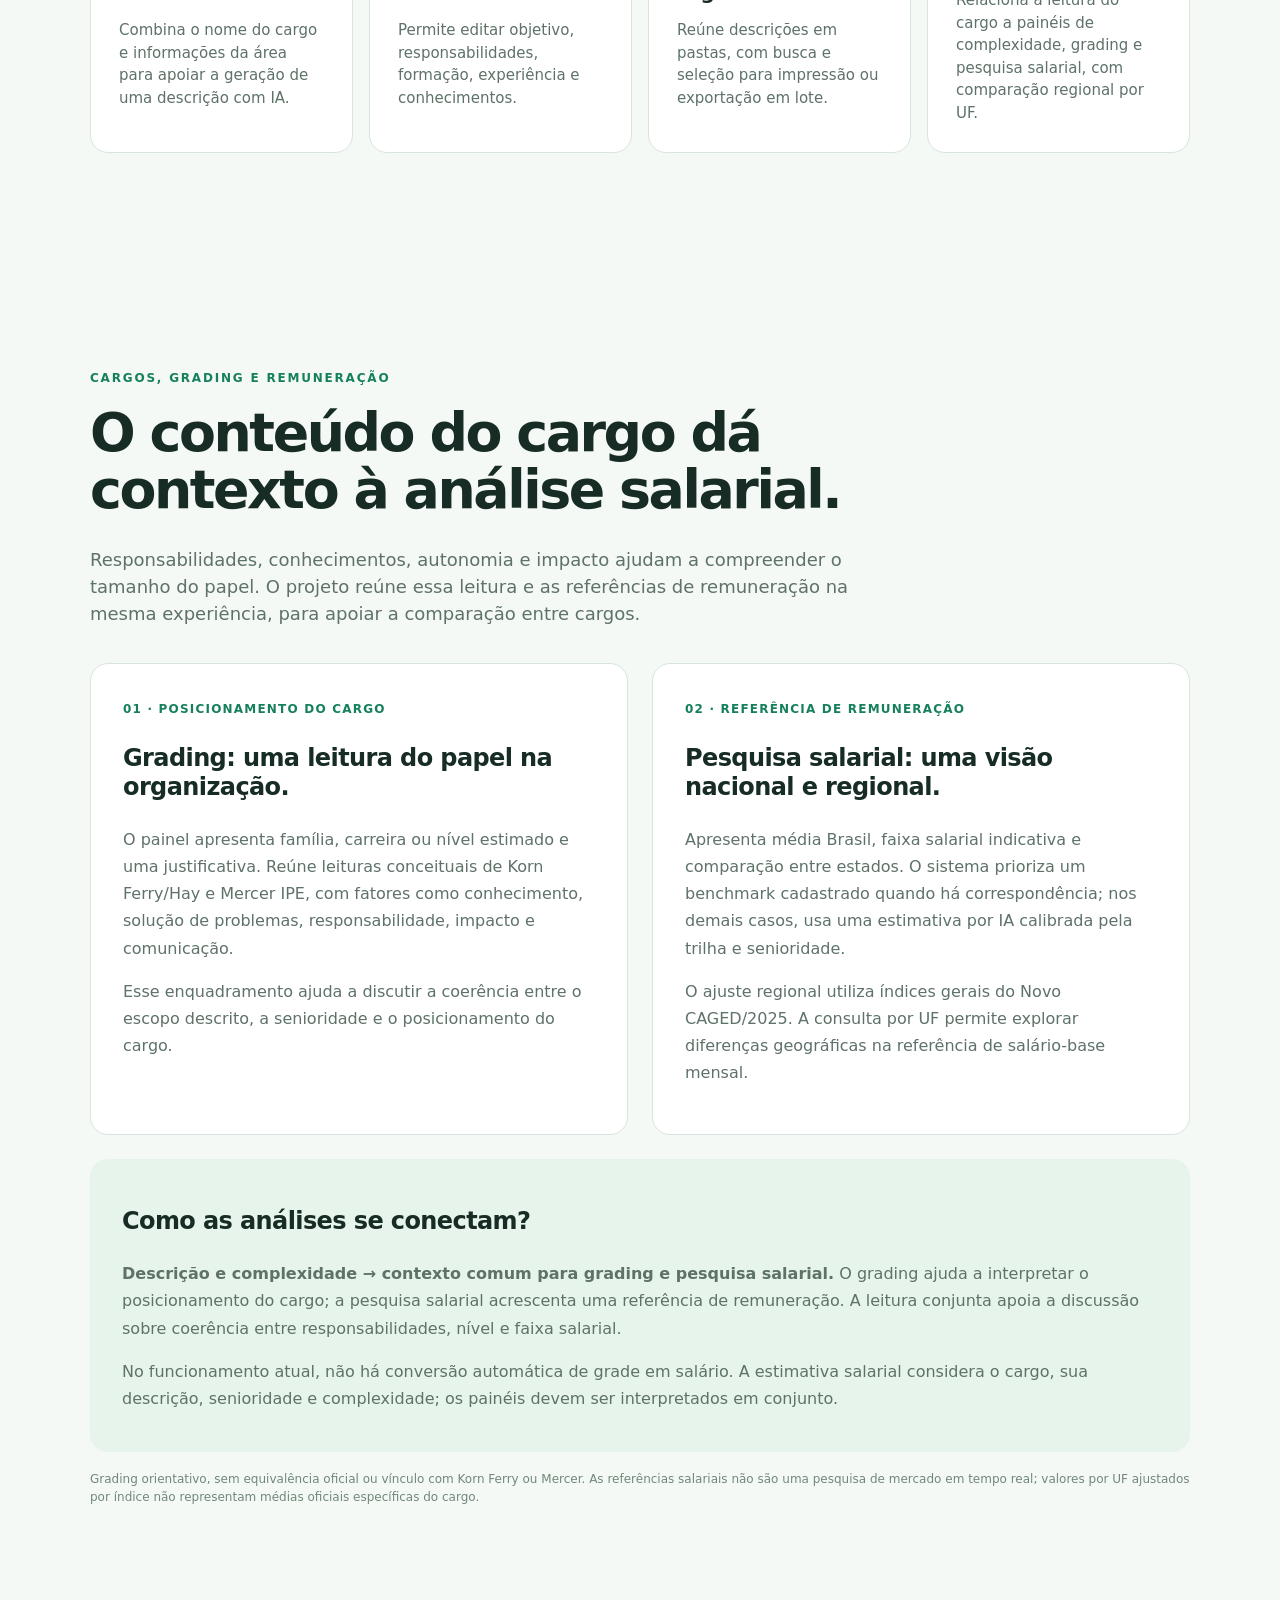
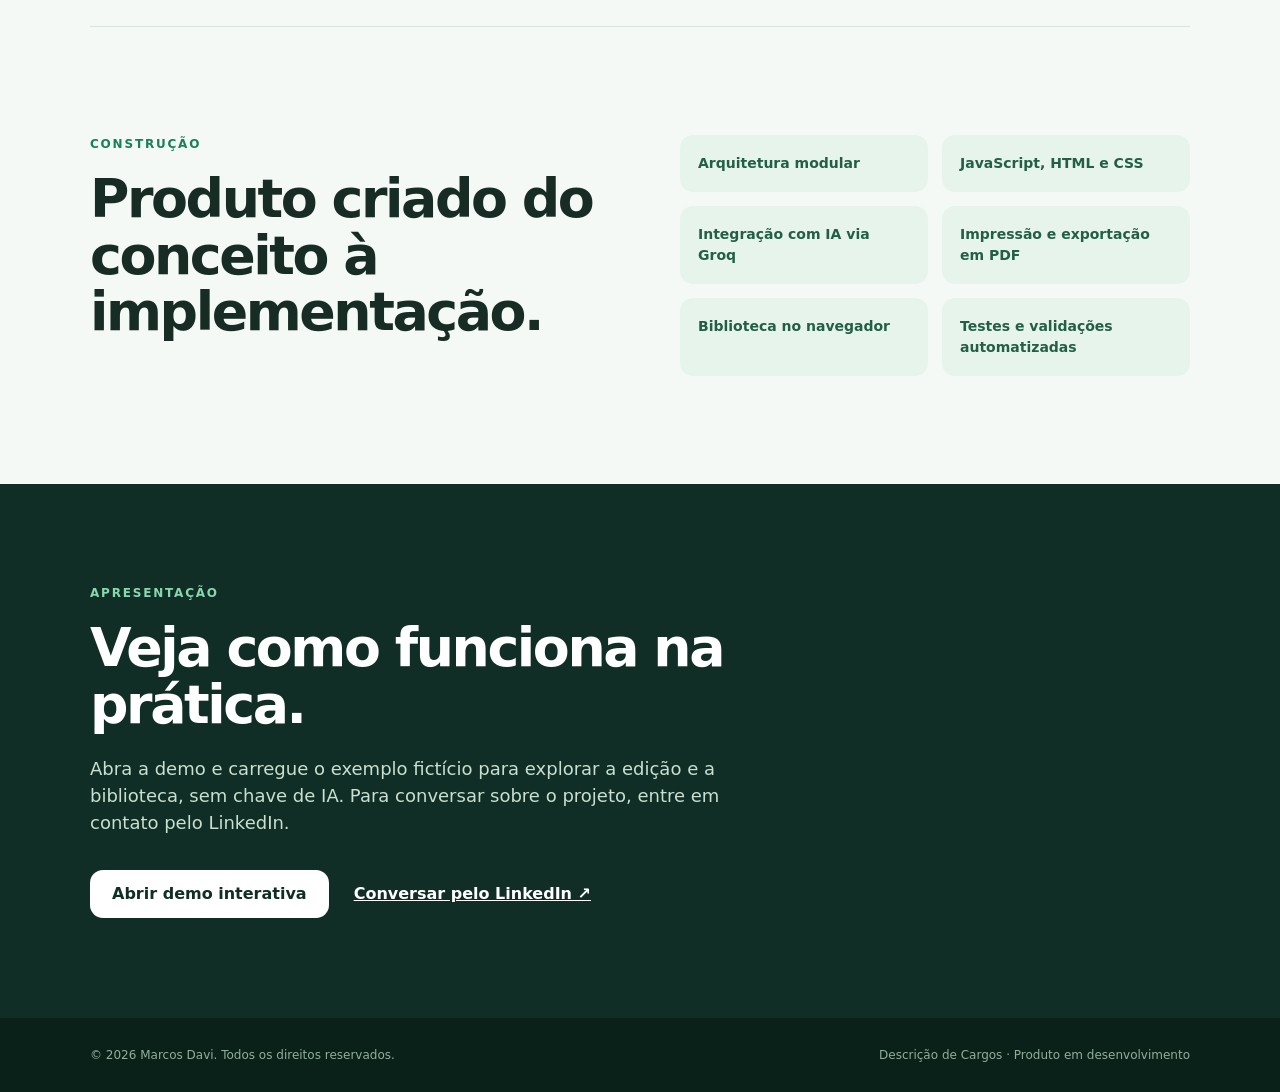
==== commit 86075b2a: "Arredonda logomarca na Descrição de Cargos" ====
--- a/index.html
+++ b/index.html
@@ -14,7 +14,7 @@
 <body>
   <header class="topo">
     <a class="marca" href="#inicio" aria-label="Descrição de Cargos — início">
-      <img class="marca-logo" src="logomarca.png" alt="" width="92" height="64">
+      <img class="marca-logo" src="logomarca.png" alt="" width="64" height="64">
       <span>Descrição de Cargos</span>
     </a>
     <nav aria-label="Navegação principal">
--- a/styles.css
+++ b/styles.css
@@ -29,7 +29,7 @@
 
 .marca { display: inline-flex; align-items: center; gap: 12px; font-weight: 800; text-decoration: none; }
 .marca-sinal { display: grid; place-items: center; width: 38px; height: 38px; border-radius: 12px; color: white; background: var(--verde); font-size: 13px; letter-spacing: .06em; }
-.marca-logo { display: block; width: 92px; height: 64px; object-fit: cover; object-position: center; background: white; border: 1px solid var(--linha); border-radius: 10px; }
+.marca-logo { display: block; width: 64px; height: 64px; object-fit: cover; object-position: center; background: white; border: 1px solid var(--linha); border-radius: 50%; }
 nav { display: flex; align-items: center; gap: 28px; }
 nav > a { font-size: 14px; font-weight: 650; text-decoration: none; }
 
@@ -103,7 +103,7 @@
 @media (max-width: 560px) {
   .topo, .hero, .secao { width: min(100% - 28px, 1100px); }
   .topo { min-height: 72px; }
-  .marca-logo { width: 78px; height: 54px; }
+  .marca-logo { width: 54px; height: 54px; }
   .marca > span:last-child { display: none; }
   .hero { margin-bottom: 50px; }
   h1 { font-size: 44px; }
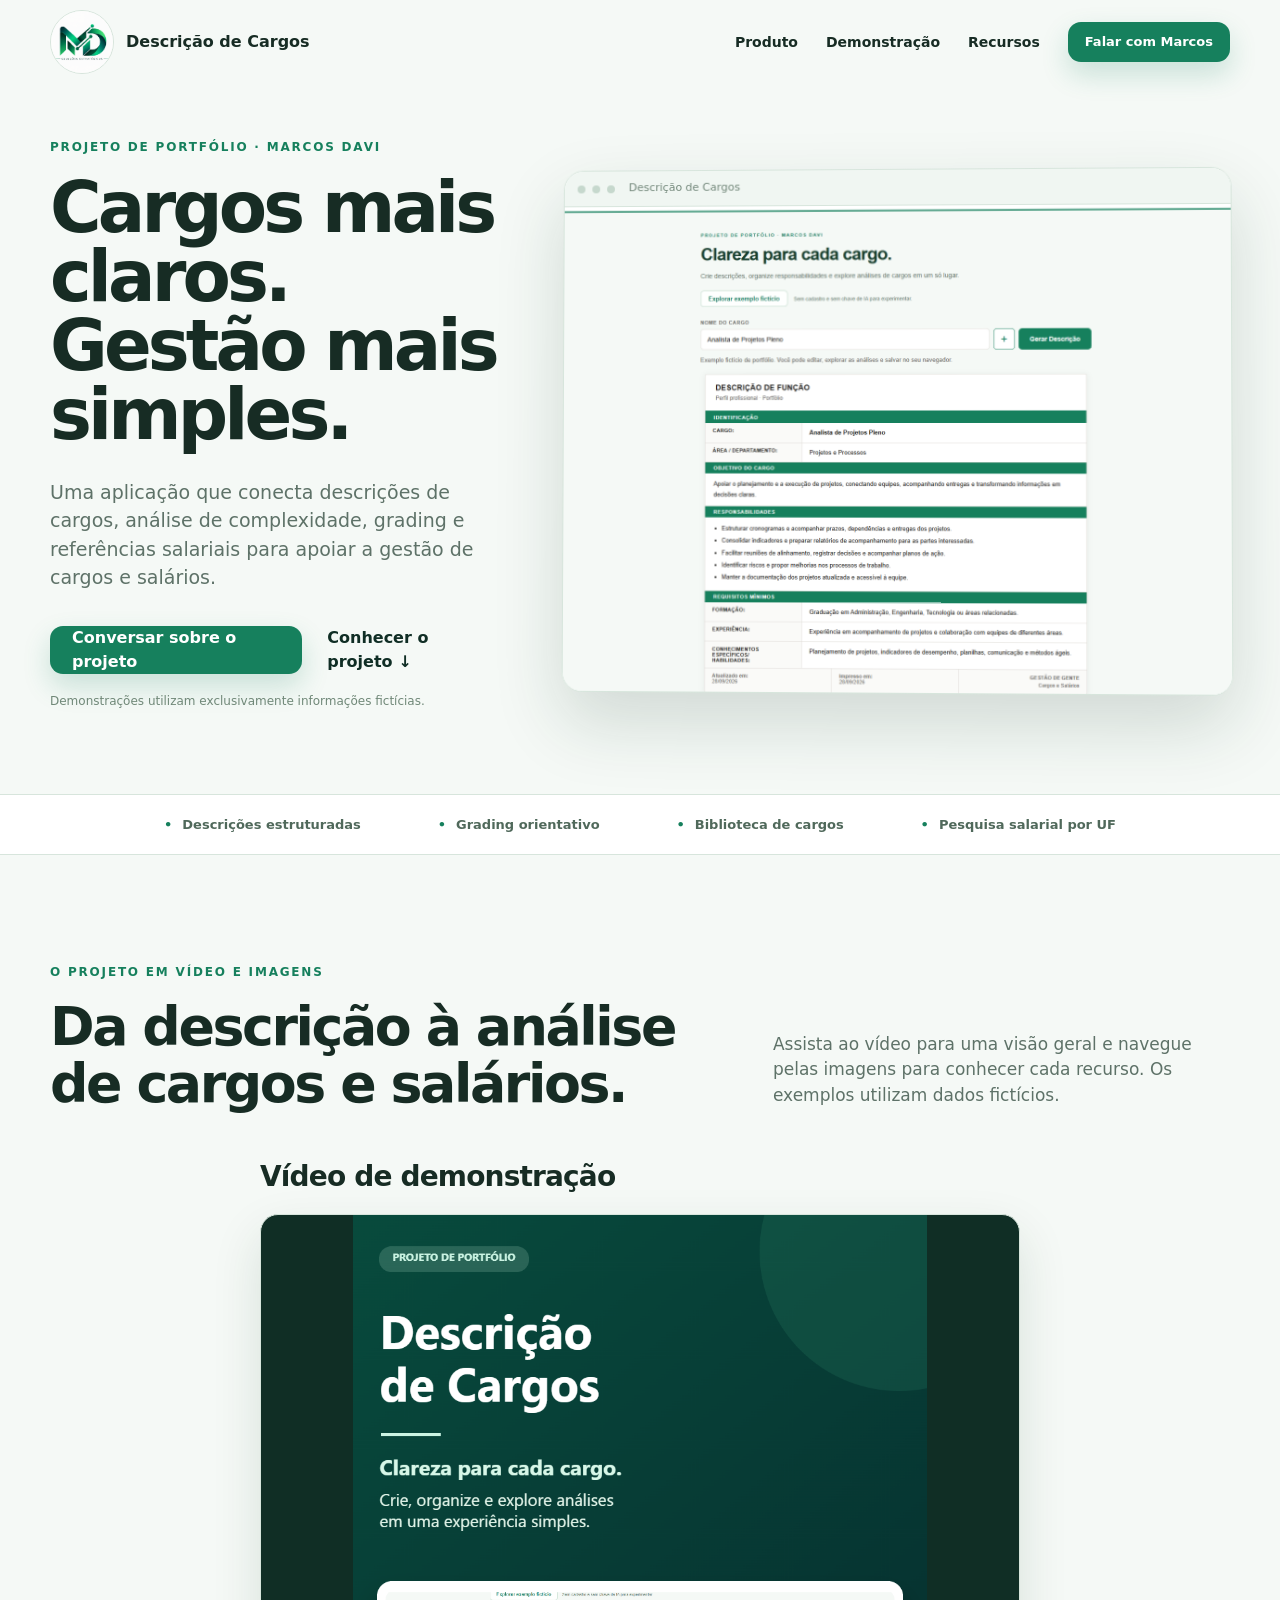
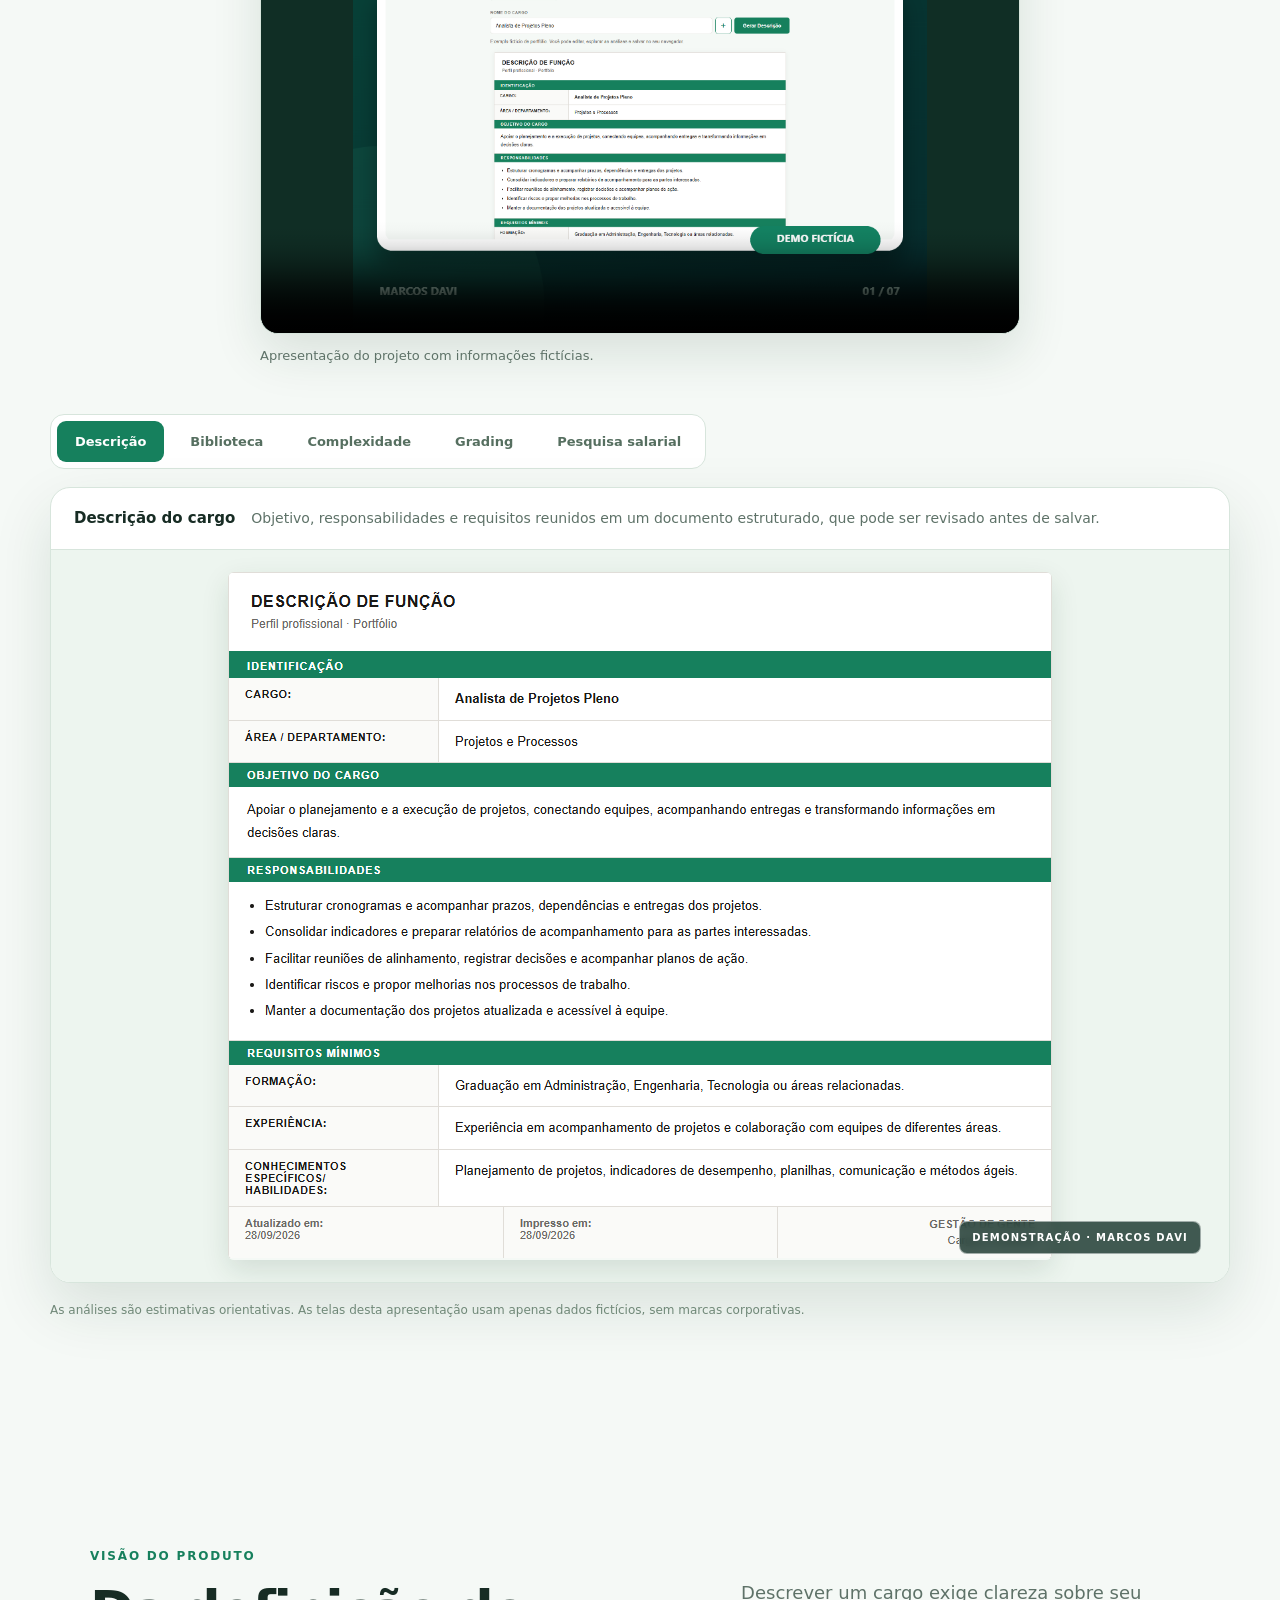
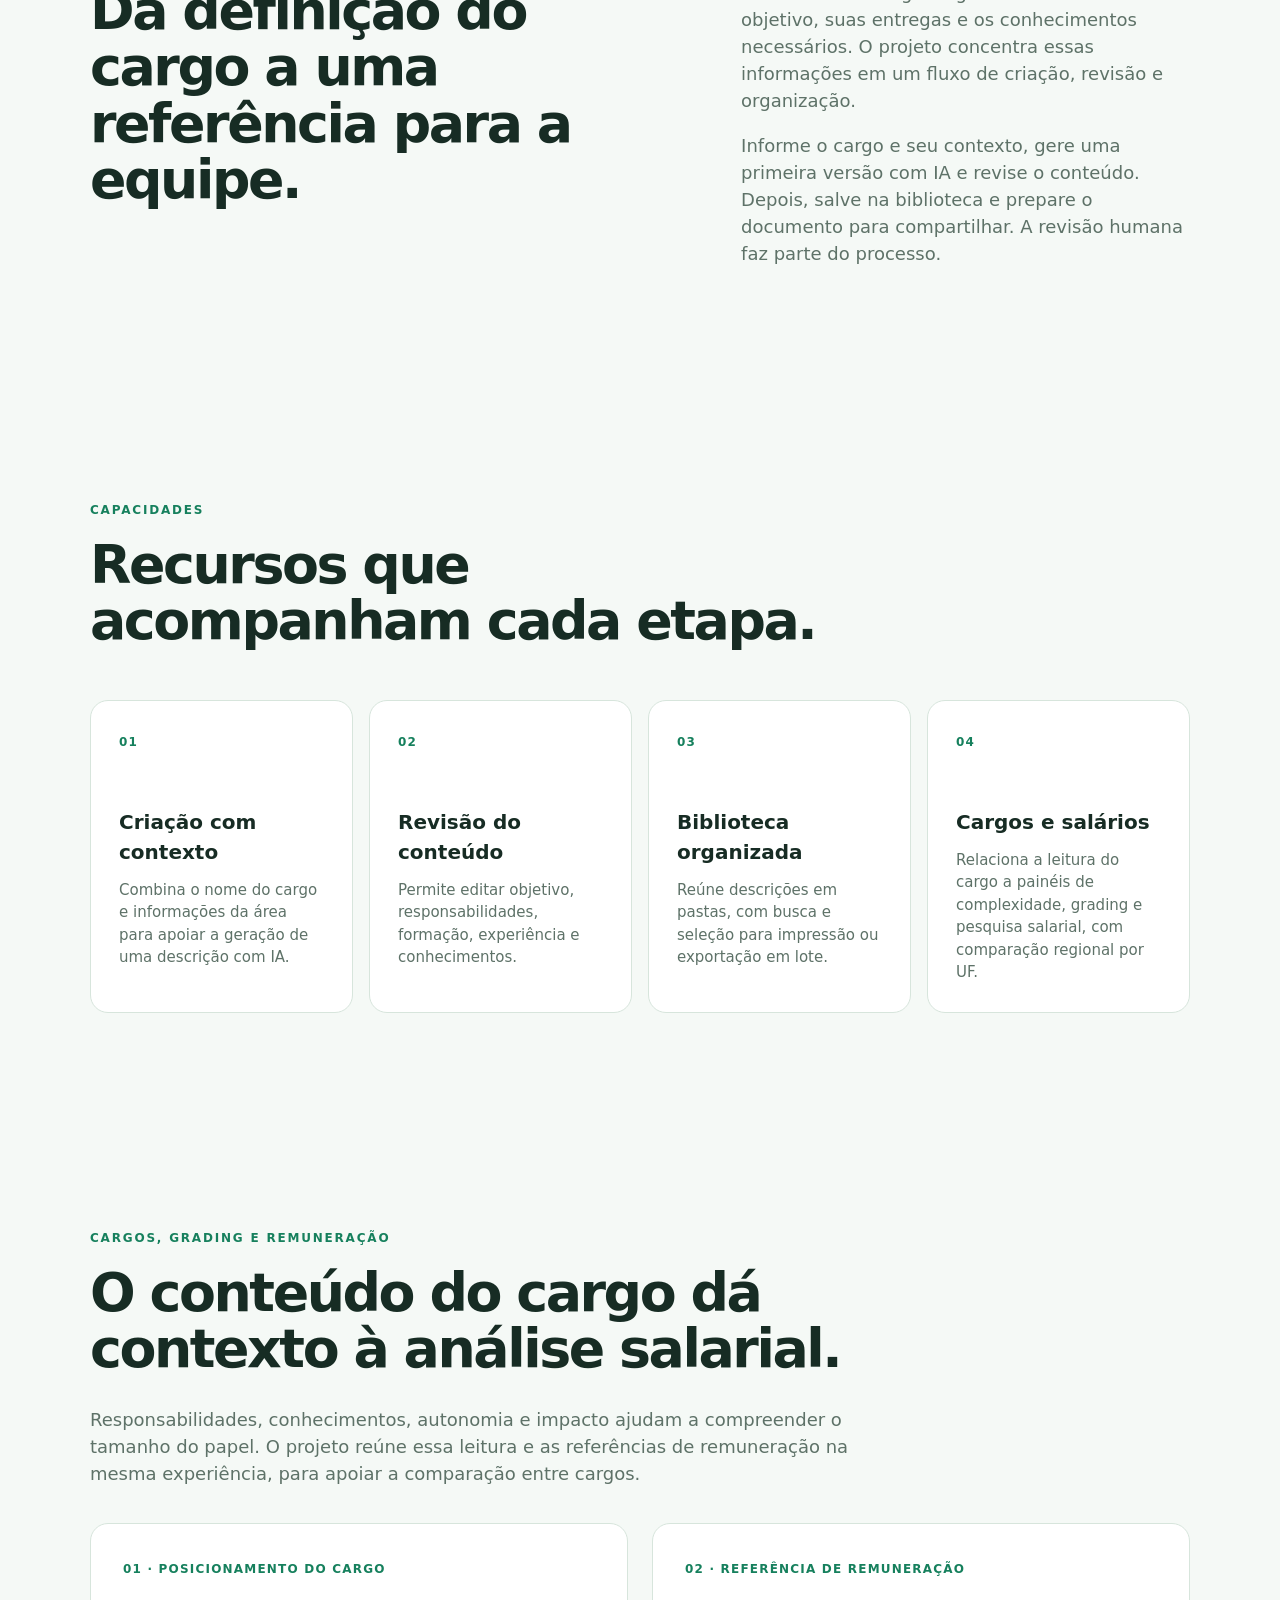
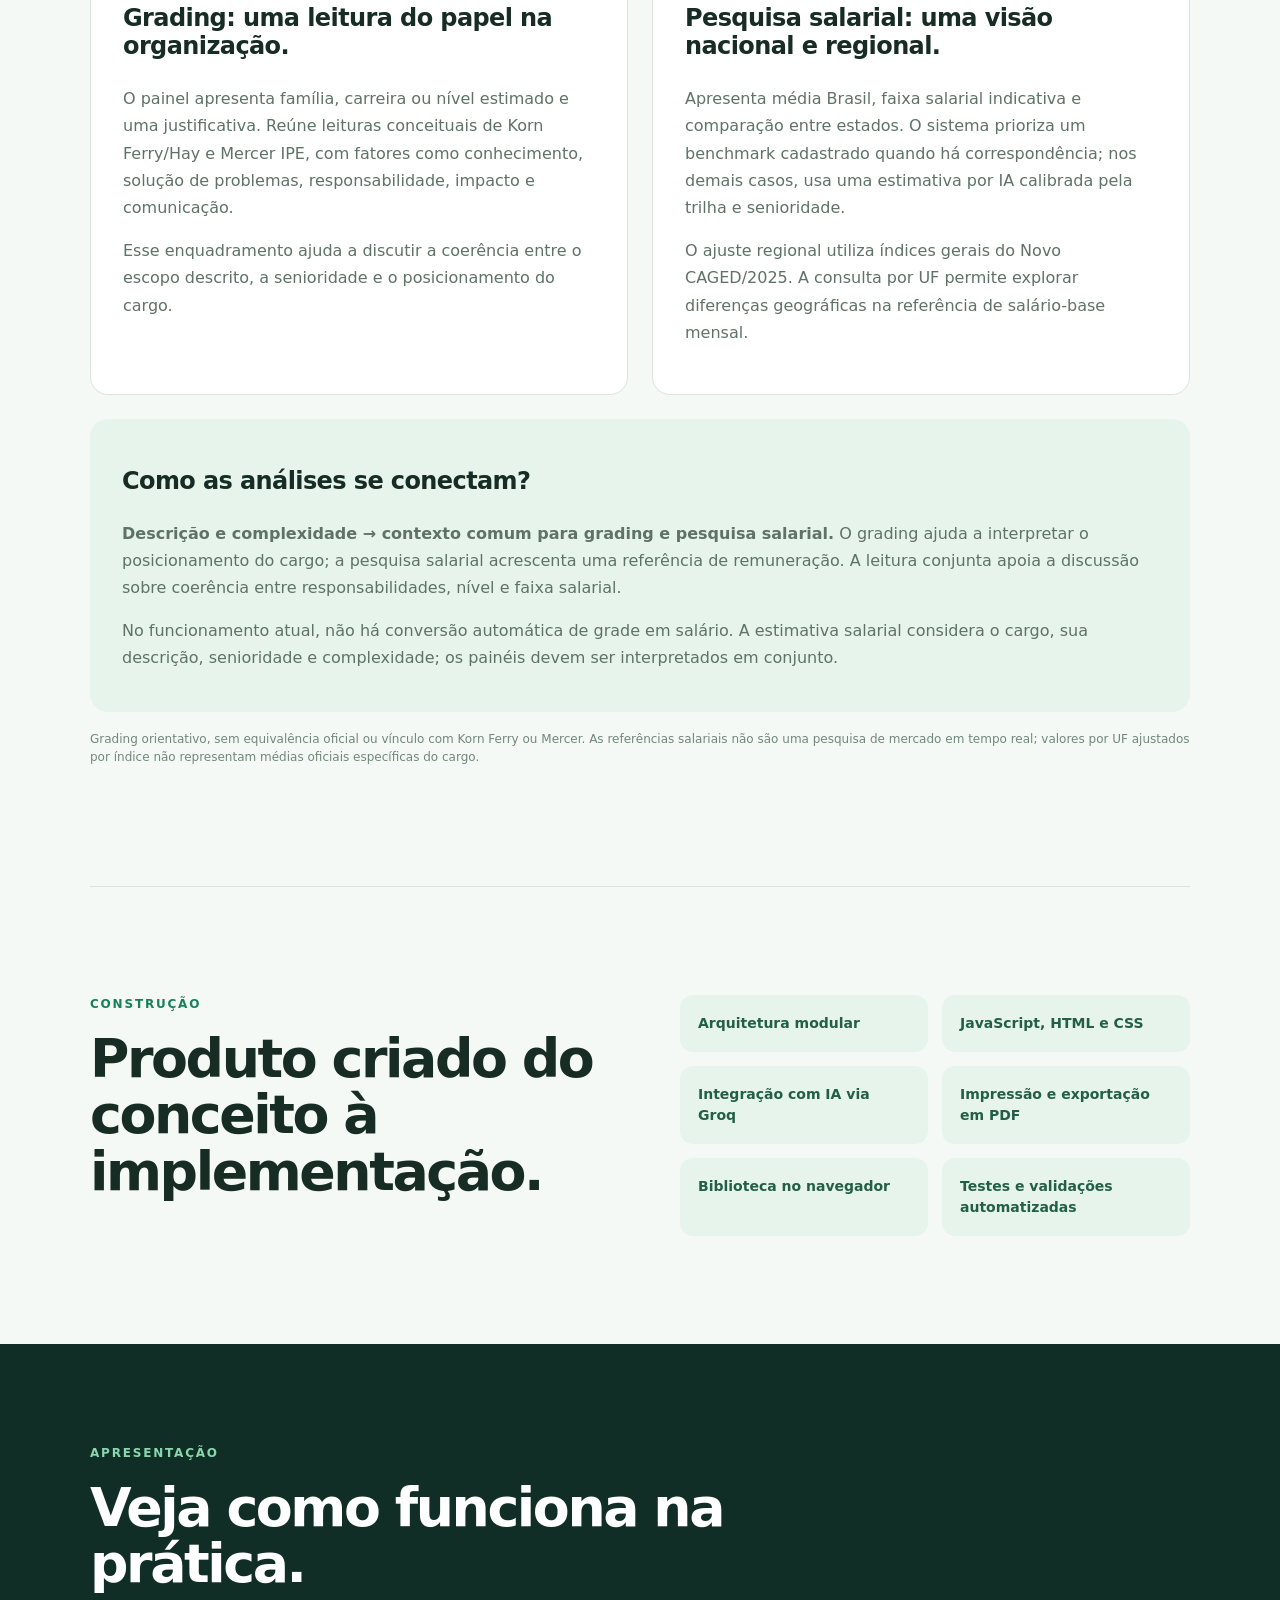
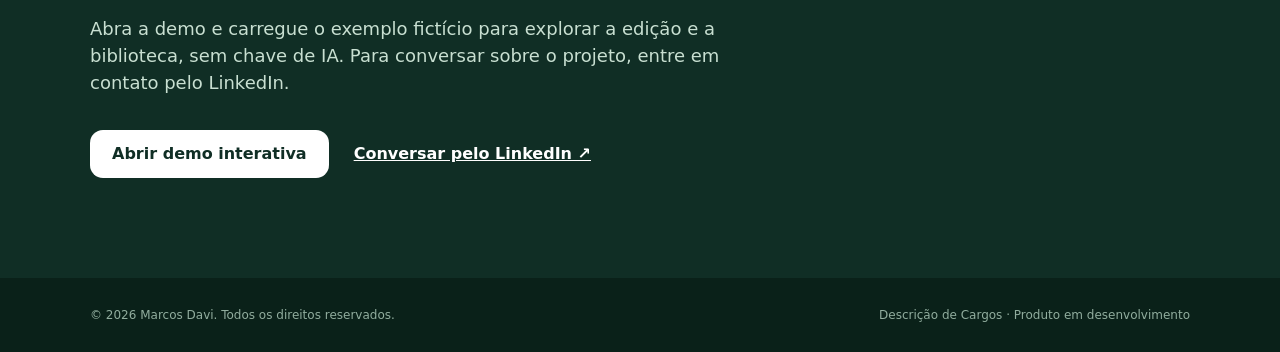
==== commit 322506f4: "Adiciona vídeo de demonstração à apresentação de cargos" ====
--- a/index.html
+++ b/index.html
@@ -8,7 +8,7 @@
   <meta property="og:title" content="Descrição de Cargos | Marcos Davi">
   <meta property="og:description" content="Da definição do cargo à descrição organizada: conheça o projeto e suas telas.">
   <meta property="og:type" content="website">
-  <link rel="stylesheet" href="styles.css">
+  <link rel="stylesheet" href="styles.css?v=video-demo">
   <script src="vitrine.js" defer></script>
 </head>
 <body>
@@ -53,10 +53,18 @@
     <section class="secao demonstracao" id="demonstracao">
       <div class="demonstracao-cabecalho">
         <div>
-          <p class="rotulo">O PROJETO EM IMAGENS</p>
+          <p class="rotulo">O PROJETO EM VÍDEO E IMAGENS</p>
           <h2>Da descrição à análise de cargos e salários.</h2>
         </div>
-        <p>As imagens mostram telas reais da aplicação, preenchidas com exemplos fictícios. Navegue pelas etapas para entender como cada recurso funciona.</p>
+        <p>Assista ao vídeo para uma visão geral e navegue pelas imagens para conhecer cada recurso. Os exemplos utilizam dados fictícios.</p>
+      </div>
+      <div class="video-demo">
+        <h3>Vídeo de demonstração</h3>
+        <video controls playsinline preload="metadata" poster="video-capa.png" aria-label="Vídeo de apresentação da Descrição de Cargos">
+          <source src="video-demonstracao.mp4" type="video/mp4">
+          Seu navegador não suporta vídeo. <a href="video-demonstracao.mp4">Baixar o vídeo de demonstração</a>.
+        </video>
+        <p>Apresentação do projeto com informações fictícias.</p>
       </div>
       <div class="demo-controles" role="tablist" aria-label="Telas do projeto">
         <button id="aba-descricao" class="demo-aba ativa" type="button" role="tab" aria-selected="true" aria-controls="painel-tela" tabindex="0" data-imagem="descricao.png" data-titulo="Descrição do cargo" data-texto="Objetivo, responsabilidades e requisitos reunidos em um documento estruturado, que pode ser revisado antes de salvar.">Descrição</button>
--- a/styles.css
+++ b/styles.css
@@ -123,3 +123,8 @@
 .contato{color:#fff;font-weight:700} :focus-visible{outline:3px solid #e69b25;outline-offset:5px} .demo-imagem img{width:auto;height:auto} @media(prefers-reduced-motion:reduce){html{scroll-behavior:auto}}
 
 .analises-intro{max-width:800px;color:var(--muted);font-size:18px;margin:28px 0 36px}.analises-grade{display:grid;grid-template-columns:1fr 1fr;gap:24px}.analises-grade article{padding:32px;background:white;border:1px solid var(--linha);border-radius:18px}.analises-grade h3,.vinculo h3{font-size:24px;line-height:1.2;letter-spacing:-.025em}.analises-grade p,.vinculo p{color:var(--muted);line-height:1.7}.vinculo{margin-top:24px;padding:24px 32px;background:var(--verde-claro);border-radius:18px}.demo-controles{max-width:100%;overflow-x:auto}.demo-aba{white-space:nowrap}@media(max-width:700px){.analises-grade{grid-template-columns:1fr}.analises-grade article,.vinculo{padding:24px}}
+
+.video-demo { width: min(760px, 100%); margin: 44px auto 48px; }
+.video-demo h3 { margin: 0 0 16px; font-size: clamp(22px, 2.5vw, 28px); letter-spacing: -.03em; }
+.video-demo video { display: block; width: 100%; max-height: 720px; aspect-ratio: 1; object-fit: contain; border: 1px solid var(--linha); border-radius: 18px; background: var(--verde-escuro); box-shadow: 0 20px 50px rgba(16,55,37,.12); }
+.video-demo p { margin: 12px 0 0; color: var(--muted); font-size: 13px; }
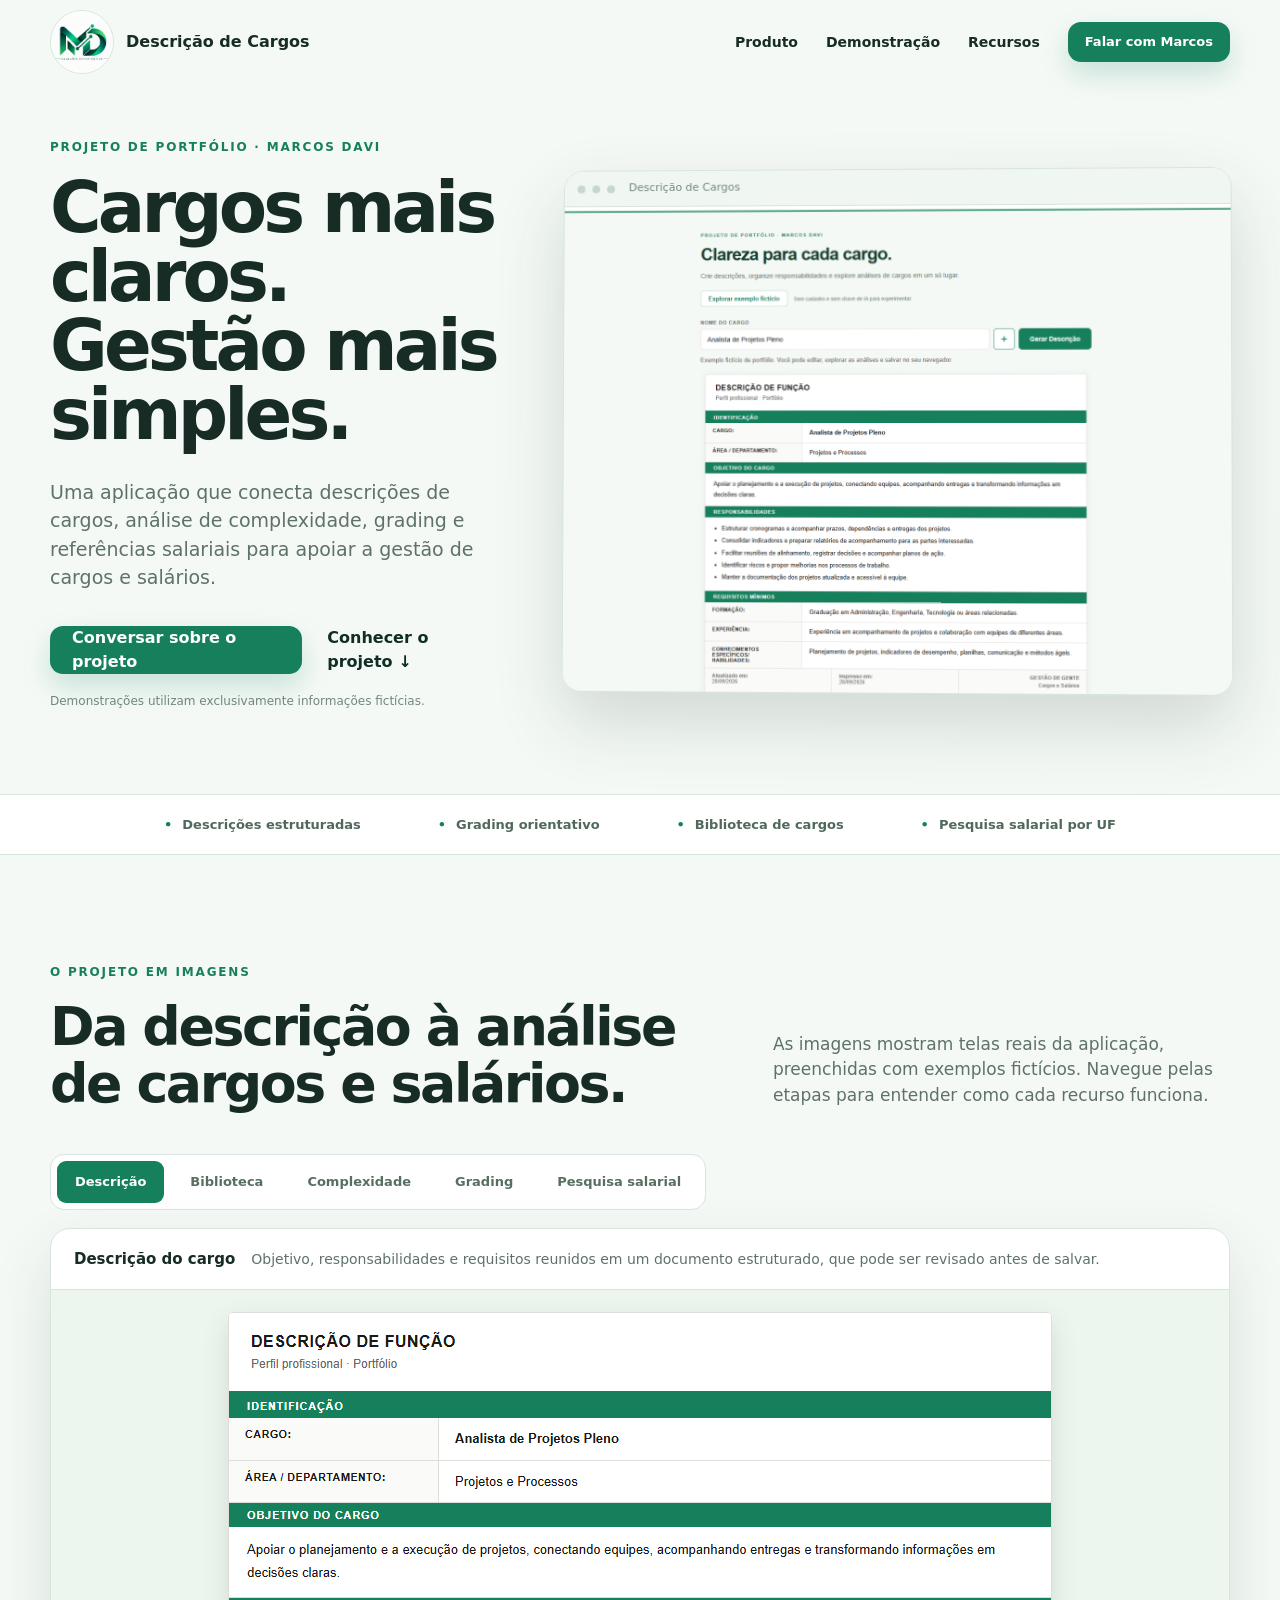
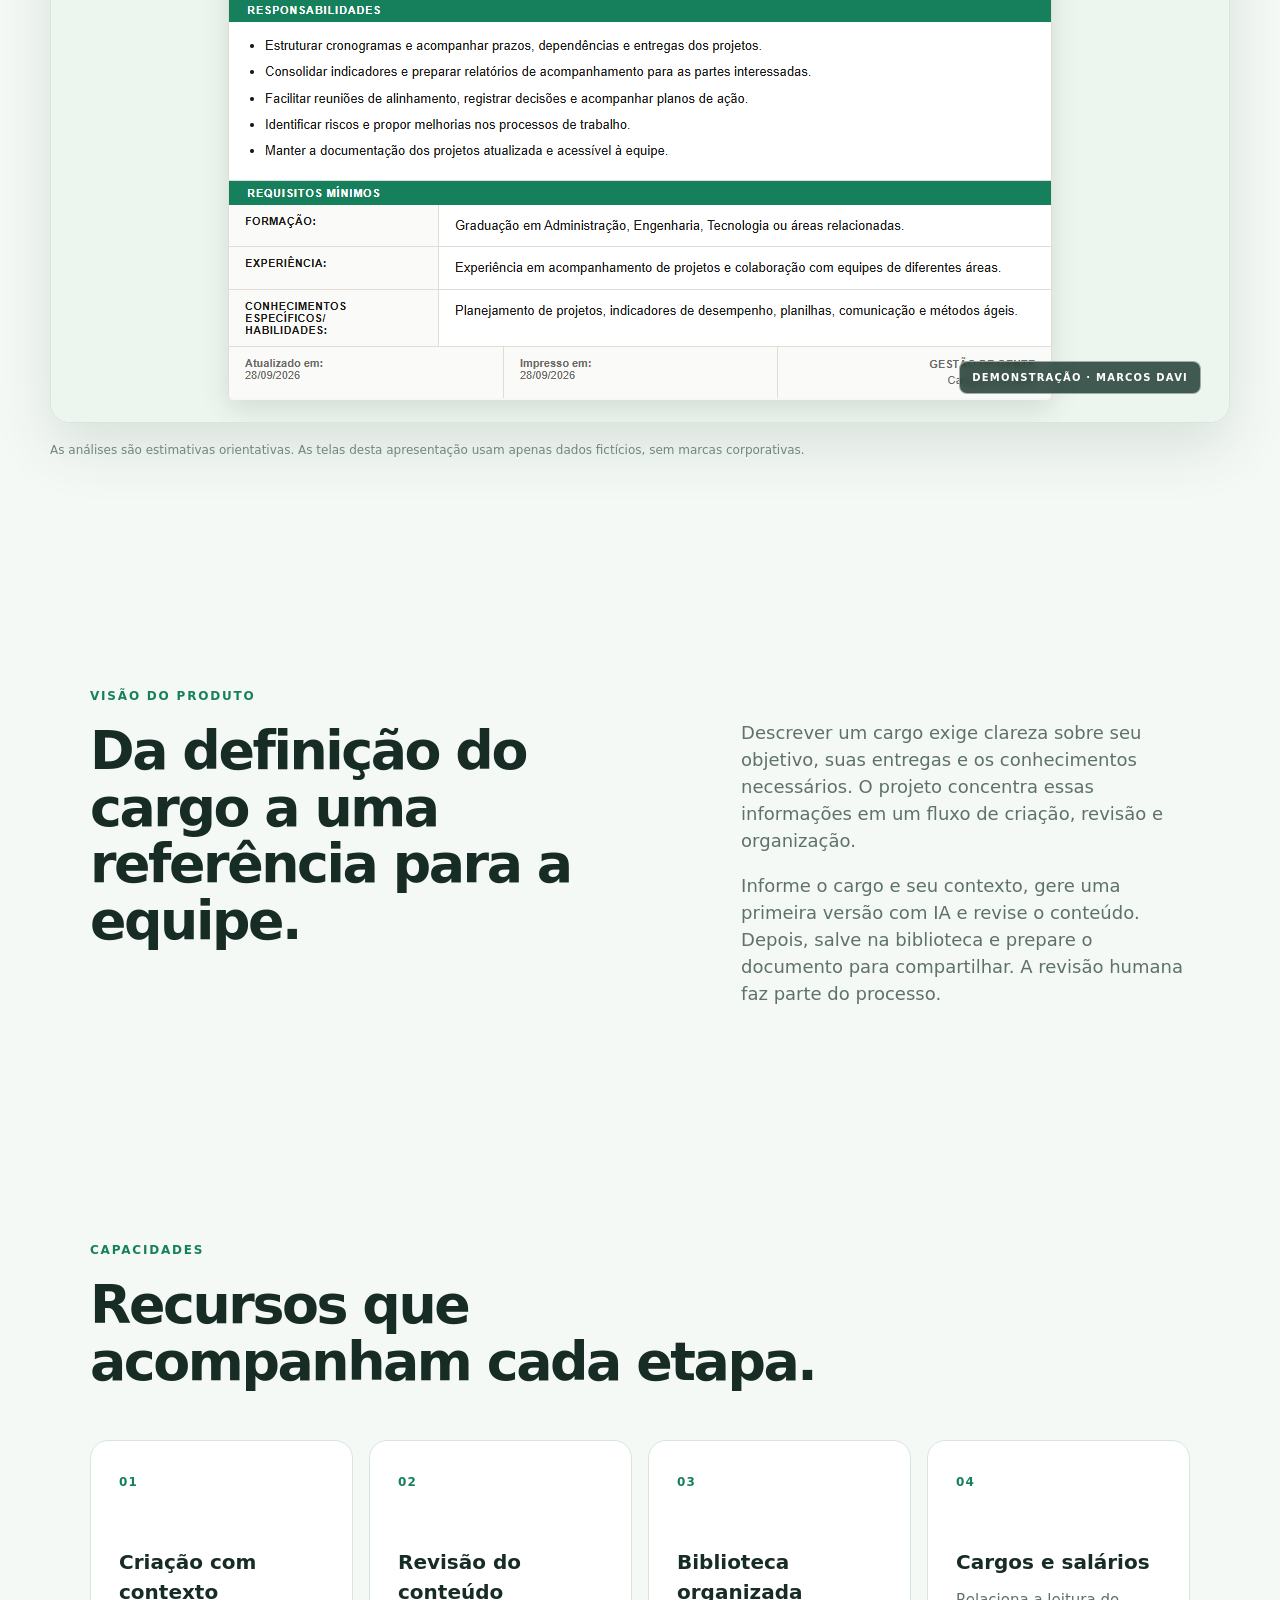
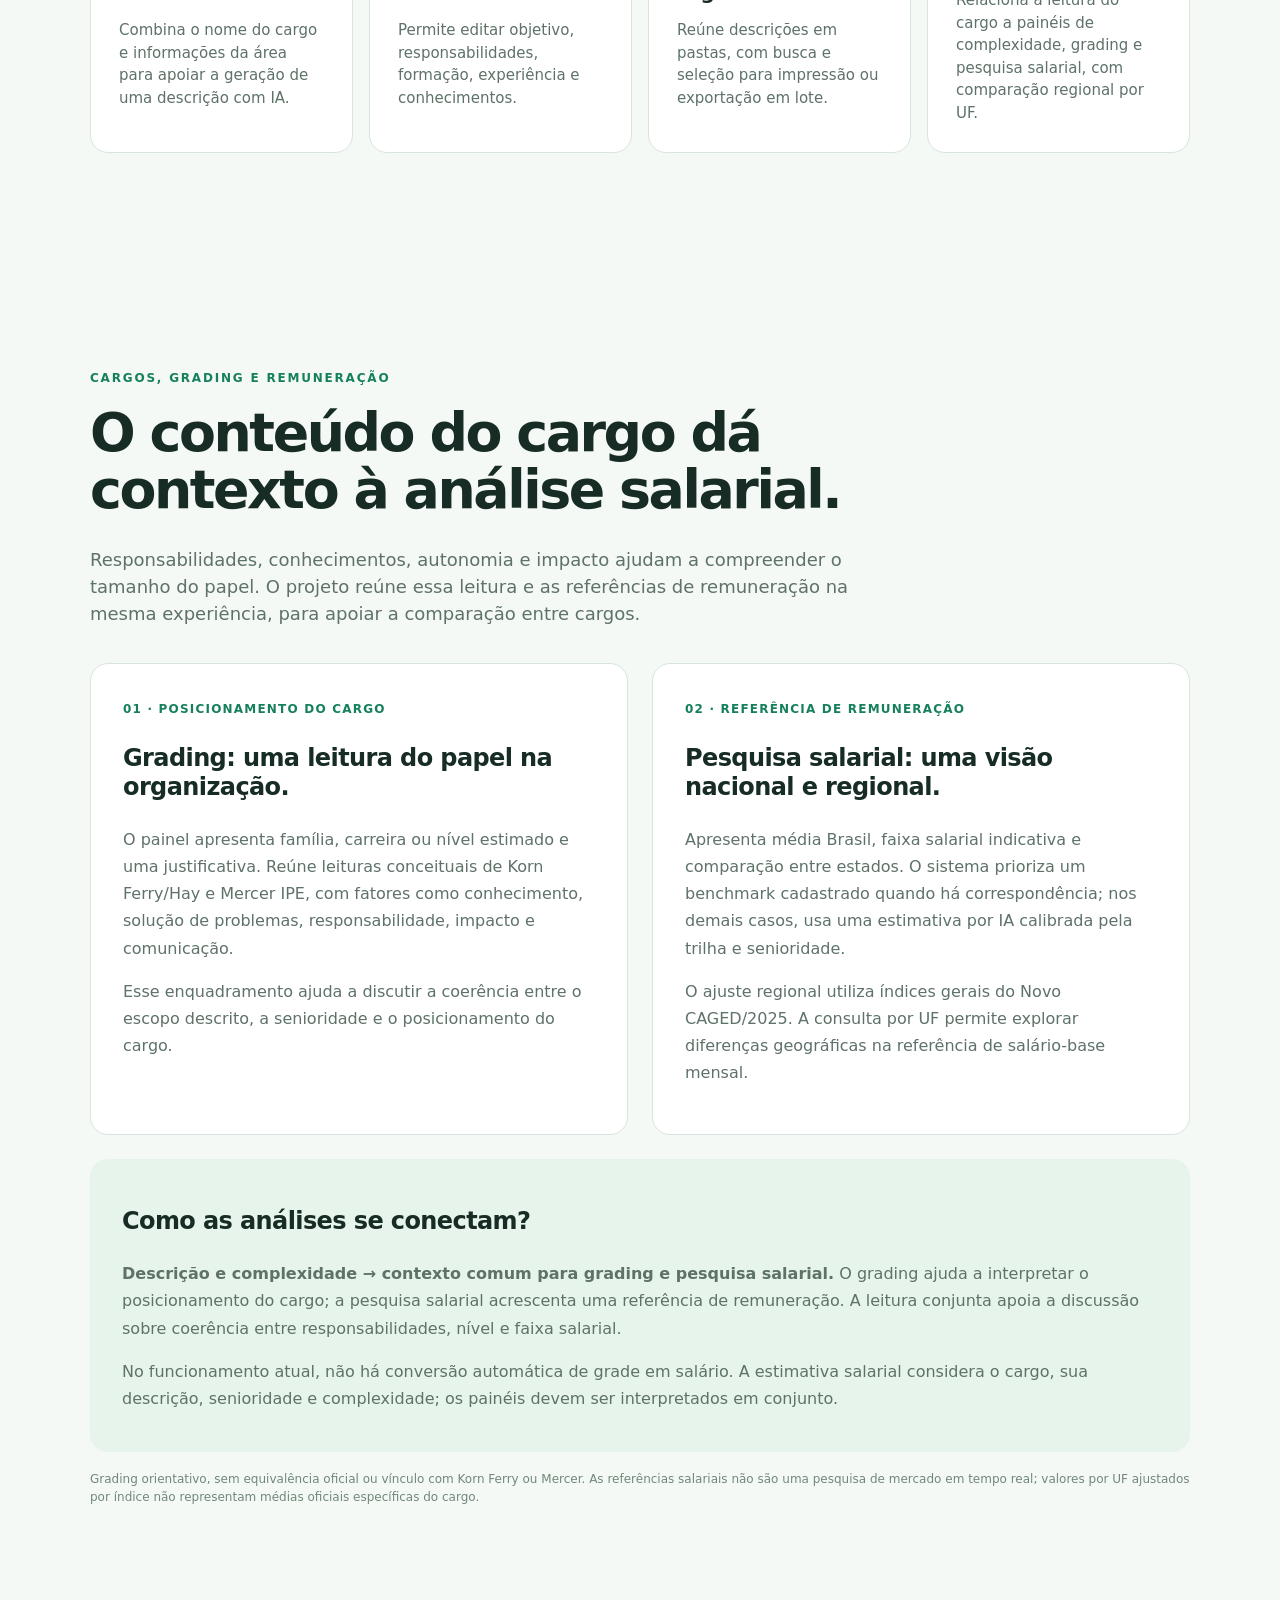
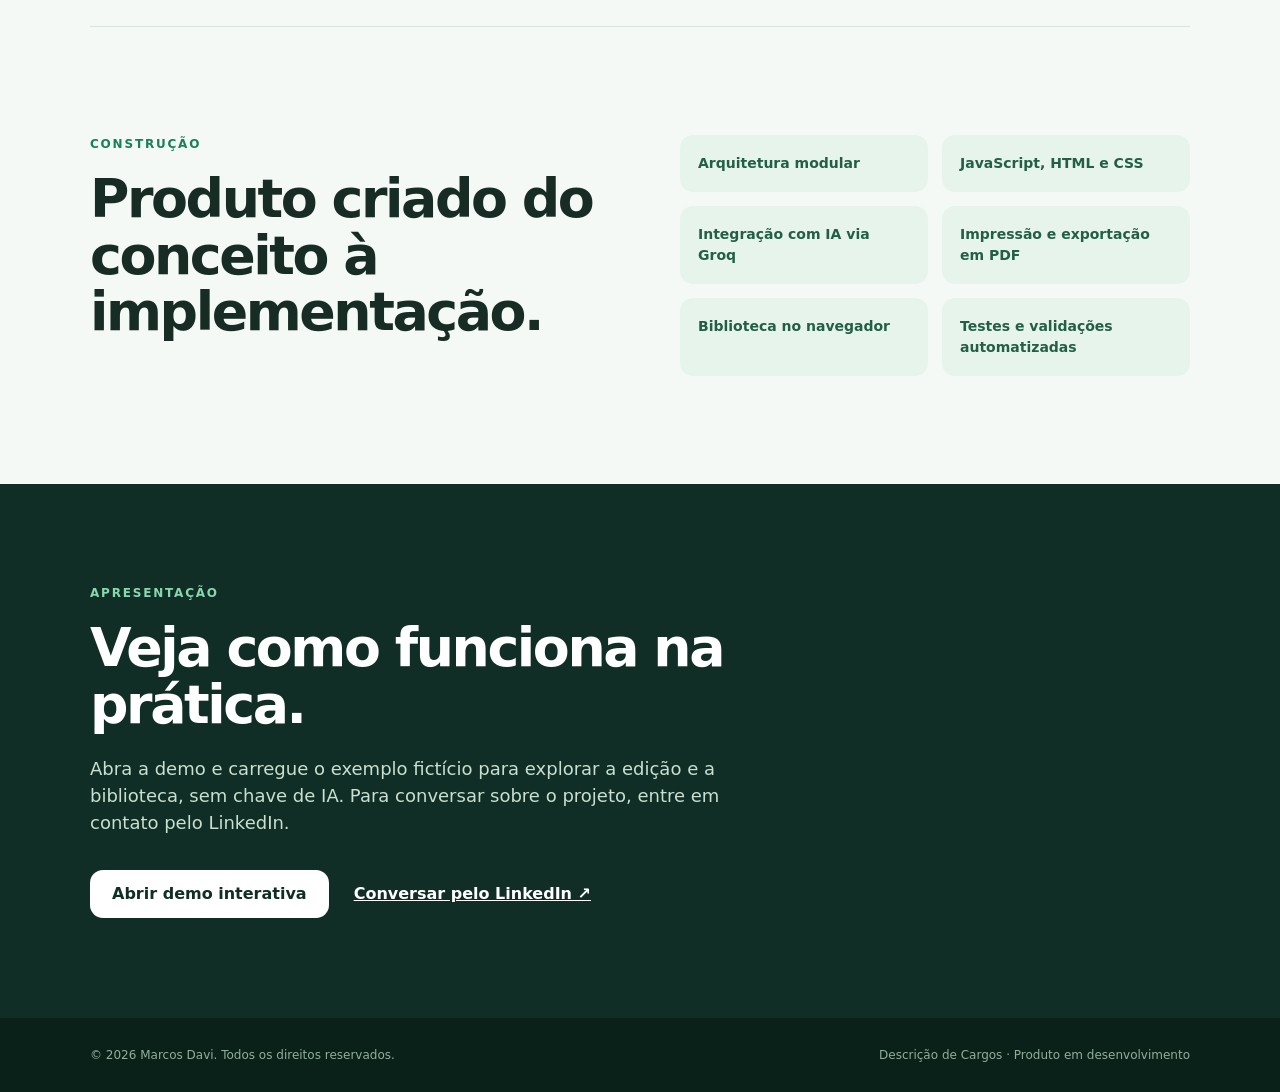
==== commit ac9f7416: "Revert "Adiciona vídeo de demonstração à apresentação de cargos" This reverts commit 322506f4d641405" ====
--- a/index.html
+++ b/index.html
@@ -8,7 +8,7 @@
   <meta property="og:title" content="Descrição de Cargos | Marcos Davi">
   <meta property="og:description" content="Da definição do cargo à descrição organizada: conheça o projeto e suas telas.">
   <meta property="og:type" content="website">
-  <link rel="stylesheet" href="styles.css?v=video-demo">
+  <link rel="stylesheet" href="styles.css">
   <script src="vitrine.js" defer></script>
 </head>
 <body>
@@ -53,18 +53,10 @@
     <section class="secao demonstracao" id="demonstracao">
       <div class="demonstracao-cabecalho">
         <div>
-          <p class="rotulo">O PROJETO EM VÍDEO E IMAGENS</p>
+          <p class="rotulo">O PROJETO EM IMAGENS</p>
           <h2>Da descrição à análise de cargos e salários.</h2>
         </div>
-        <p>Assista ao vídeo para uma visão geral e navegue pelas imagens para conhecer cada recurso. Os exemplos utilizam dados fictícios.</p>
-      </div>
-      <div class="video-demo">
-        <h3>Vídeo de demonstração</h3>
-        <video controls playsinline preload="metadata" poster="video-capa.png" aria-label="Vídeo de apresentação da Descrição de Cargos">
-          <source src="video-demonstracao.mp4" type="video/mp4">
-          Seu navegador não suporta vídeo. <a href="video-demonstracao.mp4">Baixar o vídeo de demonstração</a>.
-        </video>
-        <p>Apresentação do projeto com informações fictícias.</p>
+        <p>As imagens mostram telas reais da aplicação, preenchidas com exemplos fictícios. Navegue pelas etapas para entender como cada recurso funciona.</p>
       </div>
       <div class="demo-controles" role="tablist" aria-label="Telas do projeto">
         <button id="aba-descricao" class="demo-aba ativa" type="button" role="tab" aria-selected="true" aria-controls="painel-tela" tabindex="0" data-imagem="descricao.png" data-titulo="Descrição do cargo" data-texto="Objetivo, responsabilidades e requisitos reunidos em um documento estruturado, que pode ser revisado antes de salvar.">Descrição</button>
--- a/styles.css
+++ b/styles.css
@@ -123,8 +123,3 @@
 .contato{color:#fff;font-weight:700} :focus-visible{outline:3px solid #e69b25;outline-offset:5px} .demo-imagem img{width:auto;height:auto} @media(prefers-reduced-motion:reduce){html{scroll-behavior:auto}}
 
 .analises-intro{max-width:800px;color:var(--muted);font-size:18px;margin:28px 0 36px}.analises-grade{display:grid;grid-template-columns:1fr 1fr;gap:24px}.analises-grade article{padding:32px;background:white;border:1px solid var(--linha);border-radius:18px}.analises-grade h3,.vinculo h3{font-size:24px;line-height:1.2;letter-spacing:-.025em}.analises-grade p,.vinculo p{color:var(--muted);line-height:1.7}.vinculo{margin-top:24px;padding:24px 32px;background:var(--verde-claro);border-radius:18px}.demo-controles{max-width:100%;overflow-x:auto}.demo-aba{white-space:nowrap}@media(max-width:700px){.analises-grade{grid-template-columns:1fr}.analises-grade article,.vinculo{padding:24px}}
-
-.video-demo { width: min(760px, 100%); margin: 44px auto 48px; }
-.video-demo h3 { margin: 0 0 16px; font-size: clamp(22px, 2.5vw, 28px); letter-spacing: -.03em; }
-.video-demo video { display: block; width: 100%; max-height: 720px; aspect-ratio: 1; object-fit: contain; border: 1px solid var(--linha); border-radius: 18px; background: var(--verde-escuro); box-shadow: 0 20px 50px rgba(16,55,37,.12); }
-.video-demo p { margin: 12px 0 0; color: var(--muted); font-size: 13px; }
